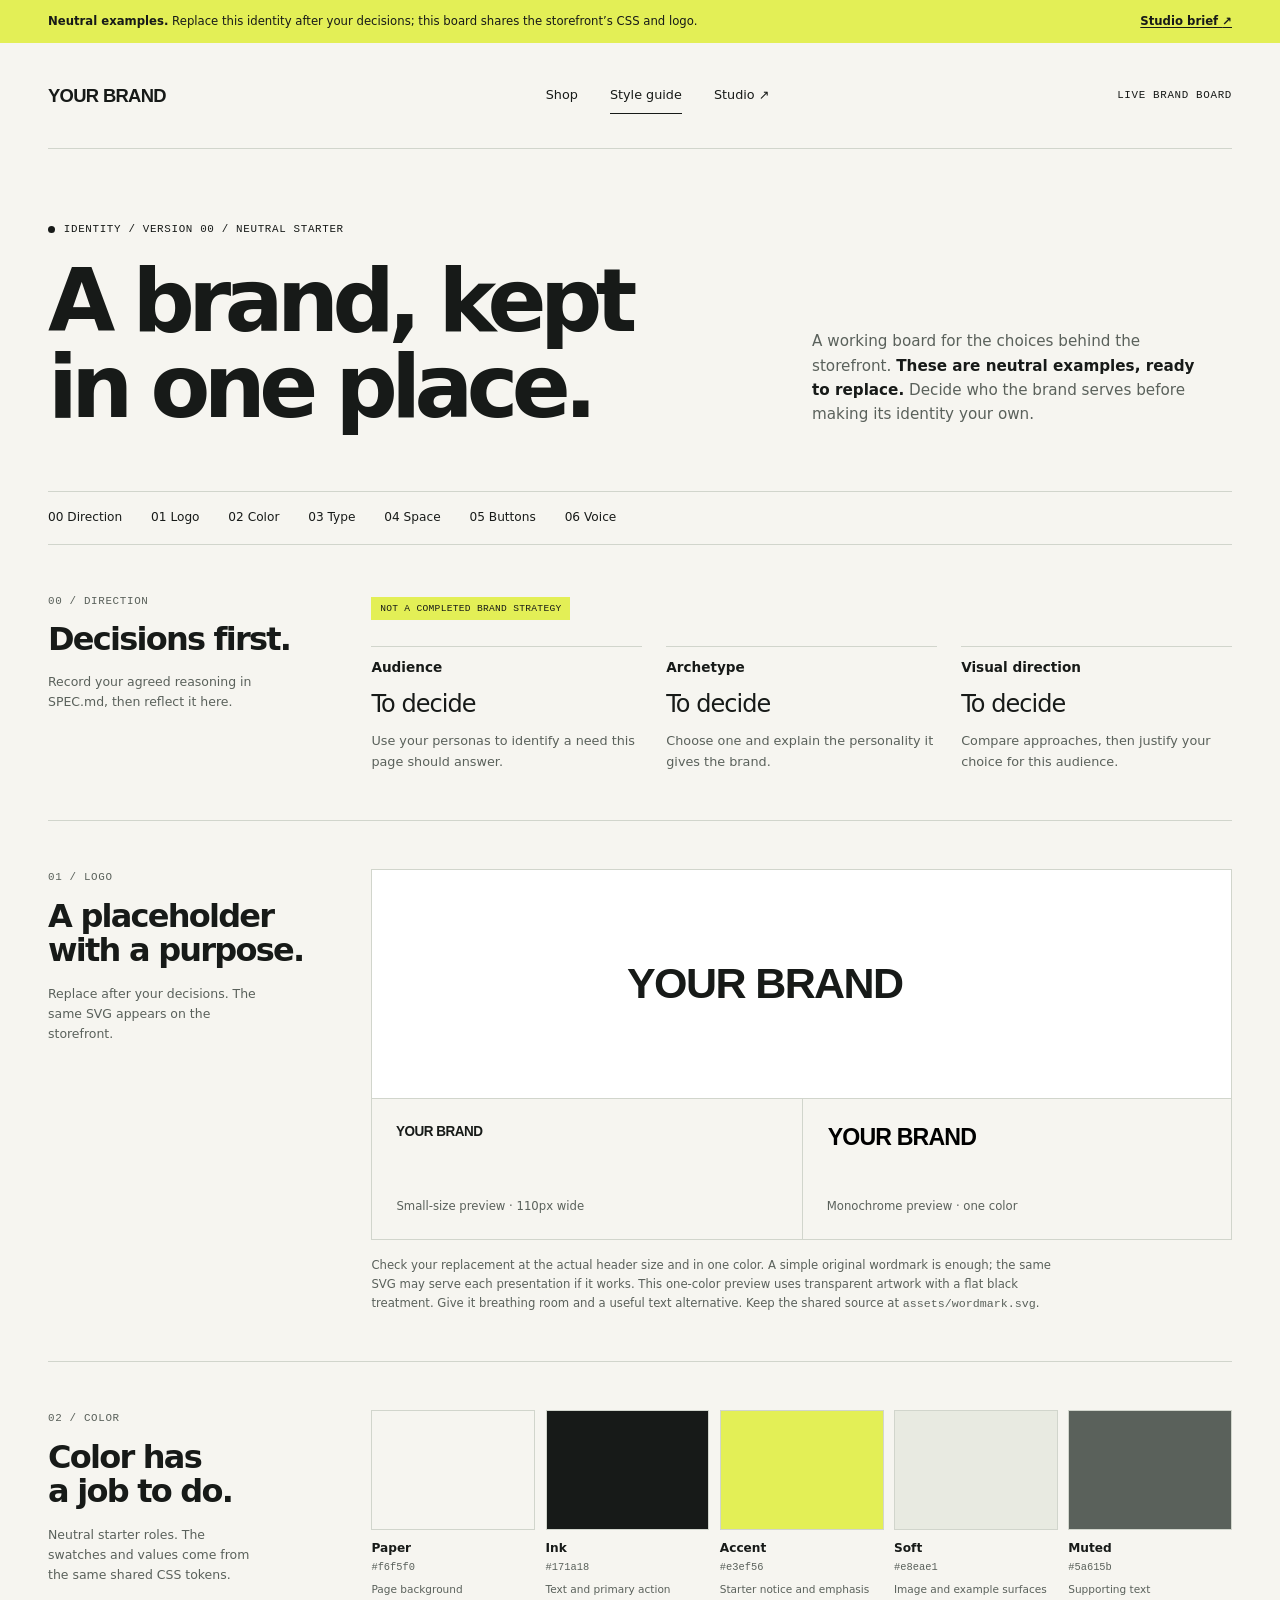
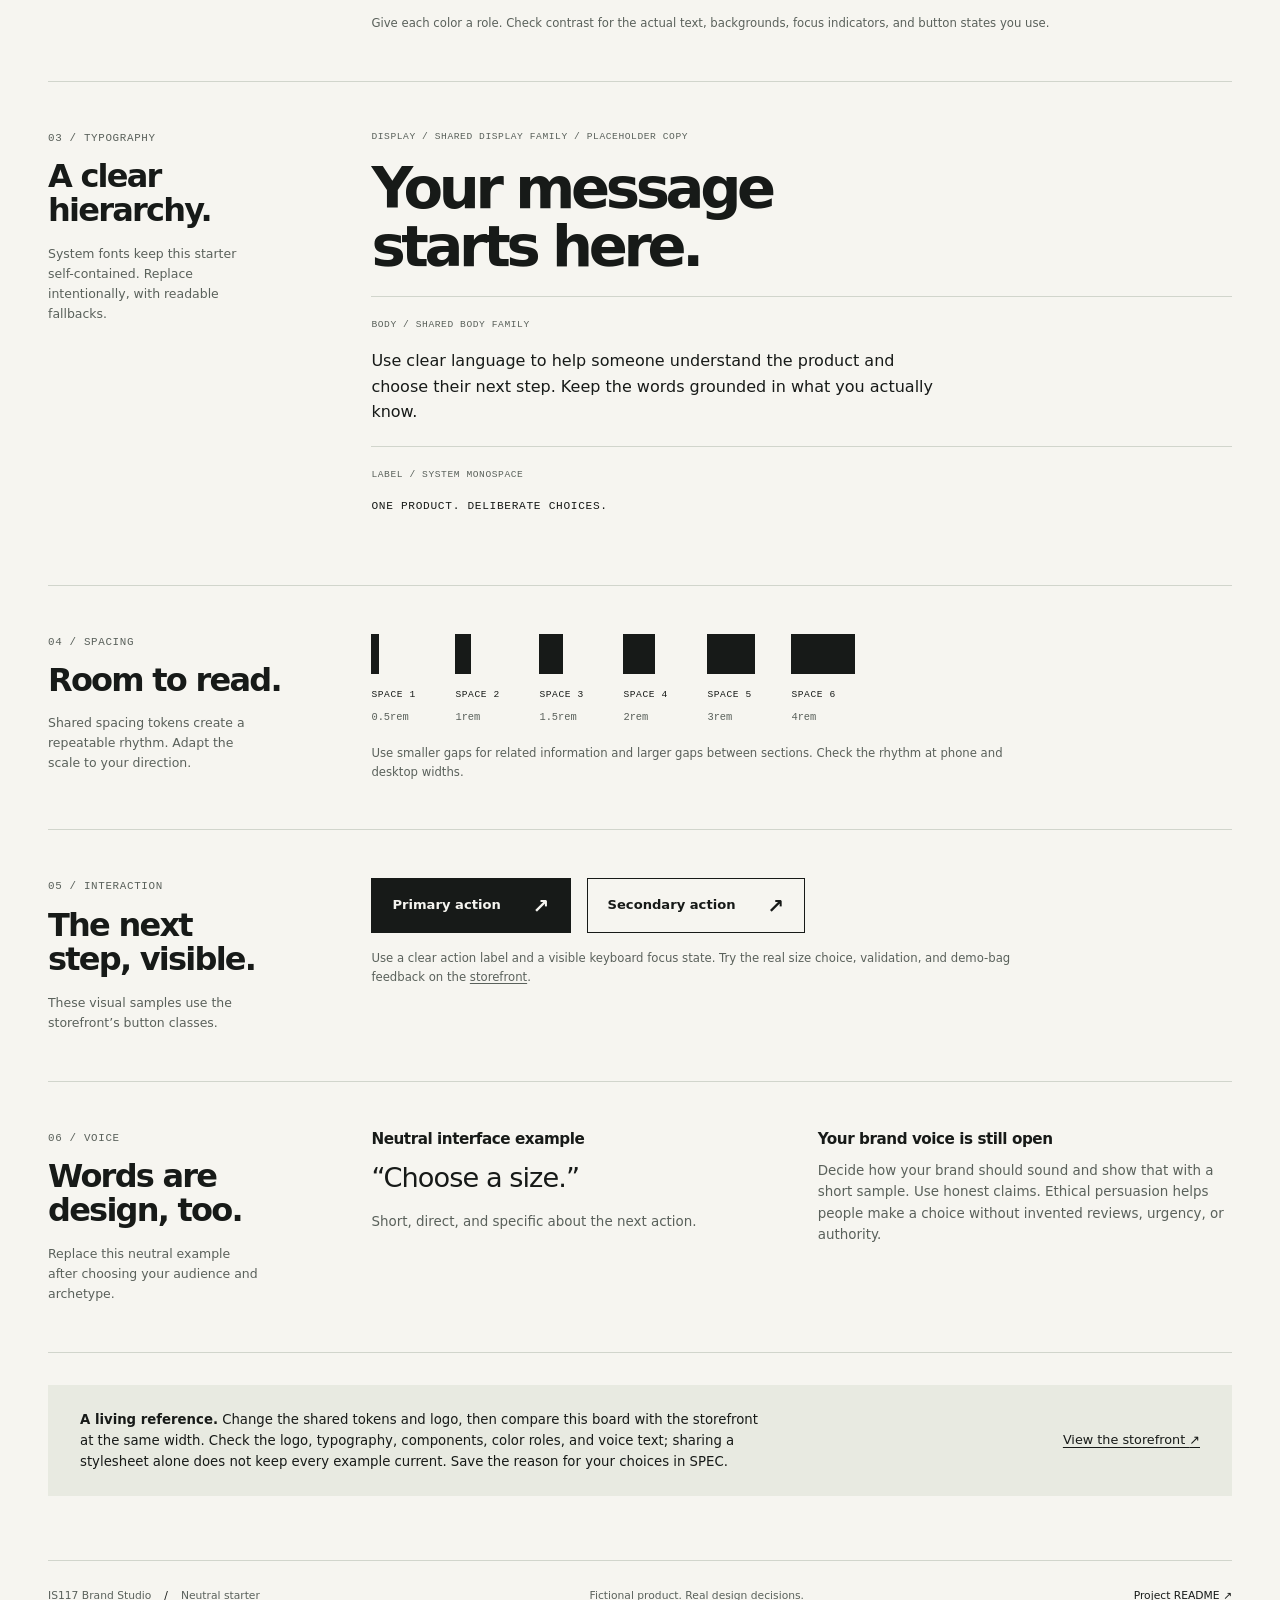
==== public/styleguide.html @ 0d340aa6 "Initial commit" ====
<!doctype html>
<html lang="en">
  <head>
    <meta charset="utf-8" />
    <meta name="viewport" content="width=device-width, initial-scale=1" />
    <meta
      name="description"
      content="The live, neutral brand board for the IS117 T-shirt storefront. Shared tokens and assets keep design choices connected to the page."
    />
    <title>Live style guide — Your Brand starter</title>
    <link rel="icon" href="data:," />
    <link rel="stylesheet" href="styles.css" />
    <script src="styleguide.js" defer></script>
  </head>
  <body>
    <a class="skip-link" href="#main">Skip to content</a>
    <aside class="starter-notice" aria-label="Starter information">
      <span
        ><strong>Neutral examples.</strong> Replace this identity after your
        decisions; this board shares the storefront’s CSS and logo.</span
      ><a href="studio.html">Studio brief <span aria-hidden="true">↗</span></a>
    </aside>
    <header class="site-header wrap">
      <a
        class="brand-link"
        href="index.html"
        aria-label="Your Brand storefront home"
        ><img
          class="wordmark"
          src="assets/wordmark.svg"
          alt="Neutral starter wordmark"
          width="175"
          height="26"
      /></a>
      <nav class="main-nav" aria-label="Main navigation">
        <a class="nav-link" href="index.html">Shop</a
        ><a class="nav-link" href="styleguide.html" aria-current="page"
          >Style guide</a
        ><a class="nav-link" href="studio.html"
          >Studio <span aria-hidden="true">↗</span></a
        >
      </nav>
      <span class="micro-label">Live brand board</span>
    </header>
    <main id="main">
      <section class="page-hero wrap" aria-labelledby="guide-title">
        <p class="eyebrow">
          <span class="status-dot" aria-hidden="true"></span> Identity / version
          00 / neutral starter
        </p>
        <h1 id="guide-title">A brand, kept<br />in one place.</h1>
        <p class="hero-summary">
          A working board for the choices behind the storefront.
          <strong>These are neutral examples, ready to replace.</strong> Decide
          who the brand serves before making its identity your own.
        </p>
      </section>
      <nav class="page-subnav wrap" aria-label="Style guide sections">
        <a class="section-link" href="#direction">00 Direction</a
        ><a class="section-link" href="#logo">01 Logo</a
        ><a class="section-link" href="#palette">02 Color</a
        ><a class="section-link" href="#type">03 Type</a
        ><a class="section-link" href="#spacing">04 Space</a
        ><a class="section-link" href="#buttons">05 Buttons</a
        ><a class="section-link" href="#voice">06 Voice</a>
      </nav>

      <section
        id="direction"
        class="guide-section wrap"
        aria-labelledby="direction-title"
      >
        <div class="section-heading">
          <span class="section-number">00 / Direction</span>
          <h2 id="direction-title">Decisions first.</h2>
          <p>Record your agreed reasoning in SPEC.md, then reflect it here.</p>
        </div>
        <div class="guide-content">
          <span class="draft-label">Not a completed brand strategy</span>
          <div class="decision-grid">
            <div>
              <h3>Audience</h3>
              <p class="undecided">To decide</p>
              <p>
                Use your personas to identify a need this page should answer.
              </p>
            </div>
            <div>
              <h3>Archetype</h3>
              <p class="undecided">To decide</p>
              <p>Choose one and explain the personality it gives the brand.</p>
            </div>
            <div>
              <h3>Visual direction</h3>
              <p class="undecided">To decide</p>
              <p>
                Compare approaches, then justify your choice for this audience.
              </p>
            </div>
          </div>
        </div>
      </section>

      <section
        id="logo"
        class="guide-section wrap"
        aria-labelledby="logo-title"
      >
        <div class="section-heading">
          <span class="section-number">01 / Logo</span>
          <h2 id="logo-title">A placeholder<br />with a purpose.</h2>
          <p>
            Replace after your decisions. The same SVG appears on the
            storefront.
          </p>
        </div>
        <div class="guide-content">
          <div class="logo-board">
            <img
              src="assets/wordmark.svg"
              alt="Neutral starter wordmark"
              width="350"
              height="52"
            />
          </div>
          <div class="logo-variants">
            <div class="logo-variant">
              <img
                class="logo-small"
                src="assets/wordmark.svg"
                alt="Neutral starter wordmark at a small size"
                width="110"
                height="16"
              />
              <p>Small-size preview · 110px wide</p>
            </div>
            <div class="logo-variant">
              <img
                class="logo-mono"
                src="assets/wordmark.svg"
                alt="Neutral starter wordmark in monochrome"
                width="190"
                height="28"
              />
              <p>Monochrome preview · one color</p>
            </div>
          </div>
          <p class="guide-note">
            Check your replacement at the actual header size and in one color. A
            simple original wordmark is enough; the same SVG may serve each
            presentation if it works. This one-color preview uses transparent
            artwork with a flat black treatment. Give it breathing room and a
            useful text alternative. Keep the shared source at
            <code>assets/wordmark.svg</code>.
          </p>
        </div>
      </section>

      <section
        id="palette"
        class="guide-section wrap"
        aria-labelledby="palette-title"
      >
        <div class="section-heading">
          <span class="section-number">02 / Color</span>
          <h2 id="palette-title">Color has<br />a job to do.</h2>
          <p>
            Neutral starter roles. The swatches and values come from the same
            shared CSS tokens.
          </p>
        </div>
        <div class="guide-content">
          <div class="palette-grid">
            <article class="palette-card">
              <div
                class="color-swatch"
                style="--swatch-color: var(--color-paper)"
              ></div>
              <h3>Paper</h3>
              <code data-color-token="--color-paper">CSS token</code>
              <p>Page background</p>
            </article>
            <article class="palette-card">
              <div
                class="color-swatch"
                style="--swatch-color: var(--color-ink)"
              ></div>
              <h3>Ink</h3>
              <code data-color-token="--color-ink">CSS token</code>
              <p>Text and primary action</p>
            </article>
            <article class="palette-card">
              <div
                class="color-swatch"
                style="--swatch-color: var(--color-accent)"
              ></div>
              <h3>Accent</h3>
              <code data-color-token="--color-accent">CSS token</code>
              <p>Starter notice and emphasis</p>
            </article>
            <article class="palette-card">
              <div
                class="color-swatch"
                style="--swatch-color: var(--color-soft)"
              ></div>
              <h3>Soft</h3>
              <code data-color-token="--color-soft">CSS token</code>
              <p>Image and example surfaces</p>
            </article>
            <article class="palette-card">
              <div
                class="color-swatch"
                style="--swatch-color: var(--color-muted)"
              ></div>
              <h3>Muted</h3>
              <code data-color-token="--color-muted">CSS token</code>
              <p>Supporting text</p>
            </article>
          </div>
          <p class="guide-note">
            Give each color a role. Check contrast for the actual text,
            backgrounds, focus indicators, and button states you use.
          </p>
        </div>
      </section>

      <section
        id="type"
        class="guide-section wrap"
        aria-labelledby="type-title"
      >
        <div class="section-heading">
          <span class="section-number">03 / Typography</span>
          <h2 id="type-title">A clear<br />hierarchy.</h2>
          <p>
            System fonts keep this starter self-contained. Replace
            intentionally, with readable fallbacks.
          </p>
        </div>
        <div class="guide-content">
          <div class="type-specimen">
            <span class="type-label"
              >Display / shared display family / placeholder copy</span
            >
            <p class="type-display">Your message<br />starts here.</p>
          </div>
          <div class="type-specimen">
            <span class="type-label">Body / shared body family</span>
            <p class="type-body">
              Use clear language to help someone understand the product and
              choose their next step. Keep the words grounded in what you
              actually know.
            </p>
          </div>
          <div class="type-specimen">
            <span class="type-label">Label / system monospace</span>
            <p class="type-mono">One product. Deliberate choices.</p>
          </div>
        </div>
      </section>

      <section
        id="spacing"
        class="guide-section wrap"
        aria-labelledby="spacing-title"
      >
        <div class="section-heading">
          <span class="section-number">04 / Spacing</span>
          <h2 id="spacing-title">Room to read.</h2>
          <p>
            Shared spacing tokens create a repeatable rhythm. Adapt the scale to
            your direction.
          </p>
        </div>
        <div class="guide-content">
          <div class="spacing-grid">
            <div class="spacing-token">
              <div
                class="spacing-bar"
                style="--token-size: var(--space-1)"
              ></div>
              <span class="token-name">Space 1</span
              ><code data-space-token="--space-1">CSS token</code>
            </div>
            <div class="spacing-token">
              <div
                class="spacing-bar"
                style="--token-size: var(--space-2)"
              ></div>
              <span class="token-name">Space 2</span
              ><code data-space-token="--space-2">CSS token</code>
            </div>
            <div class="spacing-token">
              <div
                class="spacing-bar"
                style="--token-size: var(--space-3)"
              ></div>
              <span class="token-name">Space 3</span
              ><code data-space-token="--space-3">CSS token</code>
            </div>
            <div class="spacing-token">
              <div
                class="spacing-bar"
                style="--token-size: var(--space-4)"
              ></div>
              <span class="token-name">Space 4</span
              ><code data-space-token="--space-4">CSS token</code>
            </div>
            <div class="spacing-token">
              <div
                class="spacing-bar"
                style="--token-size: var(--space-5)"
              ></div>
              <span class="token-name">Space 5</span
              ><code data-space-token="--space-5">CSS token</code>
            </div>
            <div class="spacing-token">
              <div
                class="spacing-bar"
                style="--token-size: var(--space-6)"
              ></div>
              <span class="token-name">Space 6</span
              ><code data-space-token="--space-6">CSS token</code>
            </div>
          </div>
          <p class="guide-note">
            Use smaller gaps for related information and larger gaps between
            sections. Check the rhythm at phone and desktop widths.
          </p>
        </div>
      </section>

      <section
        id="buttons"
        class="guide-section wrap"
        aria-labelledby="buttons-title"
      >
        <div class="section-heading">
          <span class="section-number">05 / Interaction</span>
          <h2 id="buttons-title">The next<br />step, visible.</h2>
          <p>These visual samples use the storefront’s button classes.</p>
        </div>
        <div class="guide-content">
          <div class="button-samples">
            <span class="button button-primary"
              >Primary action <span aria-hidden="true">↗</span></span
            ><span class="button button-secondary"
              >Secondary action <span aria-hidden="true">↗</span></span
            >
          </div>
          <p class="guide-note">
            Use a clear action label and a visible keyboard focus state. Try the
            real size choice, validation, and demo-bag feedback on the
            <a href="index.html">storefront</a>.
          </p>
        </div>
      </section>

      <section
        id="voice"
        class="guide-section wrap"
        aria-labelledby="voice-title"
      >
        <div class="section-heading">
          <span class="section-number">06 / Voice</span>
          <h2 id="voice-title">Words are<br />design, too.</h2>
          <p>
            Replace this neutral example after choosing your audience and
            archetype.
          </p>
        </div>
        <div class="guide-content">
          <div class="voice-grid">
            <div>
              <h3>Neutral interface example</h3>
              <p class="voice-example">“Choose a size.”</p>
              <p>Short, direct, and specific about the next action.</p>
            </div>
            <div>
              <h3>Your brand voice is still open</h3>
              <p>
                Decide how your brand should sound and show that with a short
                sample. Use honest claims. Ethical persuasion helps people make
                a choice without invented reviews, urgency, or authority.
              </p>
            </div>
          </div>
        </div>
      </section>

      <div class="guide-footer-note wrap">
        <p>
          <strong>A living reference.</strong> Change the shared tokens and
          logo, then compare this board with the storefront at the same width.
          Check the logo, typography, components, color roles, and voice text;
          sharing a stylesheet alone does not keep every example current. Save
          the reason for your choices in SPEC.
        </p>
        <a href="index.html"
          >View the storefront <span aria-hidden="true">↗</span></a
        >
      </div>
    </main>
    <footer class="site-footer wrap">
      <p>
        IS117 Brand Studio <span class="footer-separator"> / </span> Neutral
        starter
      </p>
      <p class="footer-tagline">Fictional product. Real design decisions.</p>
      <a href="https://github.com/kaw393939/is117-brand-studio#readme"
        >Project README <span aria-hidden="true">↗</span></a
      >
    </footer>
  </body>
</html>
---- public/styles.css ----
/* Shared brand tokens. Change these after you agree on your brand direction.
   Both the storefront and the live style guide use this file. */
:root {
  --color-paper: #f6f5f0;
  --color-ink: #171a18;
  --color-muted: #5a615b;
  --color-line: #d1d5cc;
  --color-accent: #e3ef56;
  --color-soft: #e8eae1;
  --color-white: #fff;
  --color-danger: #992e28;
  --font-body:
    system-ui, -apple-system, blinkmacsystemfont, "Segoe UI", sans-serif;
  --font-display:
    system-ui, -apple-system, blinkmacsystemfont, "Segoe UI", sans-serif;
  --font-mono: ui-monospace, sfmono-regular, consolas, monospace;
  --space-1: 0.5rem;
  --space-2: 1rem;
  --space-3: 1.5rem;
  --space-4: 2rem;
  --space-5: 3rem;
  --space-6: 4rem;
  --page-width: 1440px;
}

* {
  box-sizing: border-box;
}

html {
  scroll-behavior: smooth;
  scroll-padding-top: 1.5rem;
}

body {
  margin: 0;
  background: var(--color-paper);
  color: var(--color-ink);
  font-family: var(--font-body);
  line-height: 1.6;
  -webkit-font-smoothing: antialiased;
}

img,
svg {
  display: block;
  max-width: 100%;
}

button,
a,
input {
  -webkit-tap-highlight-color: transparent;
}

a {
  color: inherit;
  text-underline-offset: 0.2em;
  text-decoration-thickness: 1px;
}

a:hover {
  text-decoration-thickness: 2px;
}

button,
input {
  font: inherit;
}

button {
  cursor: pointer;
}

button:disabled {
  cursor: default;
}

:focus-visible {
  outline: 3px solid var(--color-ink);
  outline-offset: 5px;
}

[hidden] {
  display: none !important;
}

::selection {
  background: var(--color-accent);
  color: var(--color-ink);
}

h1,
h2,
h3,
p {
  margin: 0;
}

h1,
h2,
h3 {
  font-family: var(--font-display);
  font-weight: 550;
}

h1 {
  font-size: clamp(3.4rem, 6.25vw, 6.6rem);
  line-height: 0.99;
  letter-spacing: -0.075em;
}

h2 {
  font-size: clamp(2rem, 3.6vw, 3.75rem);
  line-height: 1.08;
  letter-spacing: -0.055em;
}

h3 {
  font-size: 1.3rem;
  line-height: 1.3;
  letter-spacing: -0.03em;
}

p + p {
  margin-top: var(--space-2);
}

.wrap {
  width: min(calc(100% - 6rem), var(--page-width));
  margin-inline: auto;
}

.muted {
  color: var(--color-muted);
}

.eyebrow,
.micro-label,
.visual-label,
.image-caption,
.section-number,
.type-label,
.token-name {
  font-family: var(--font-mono);
  font-size: 0.68rem;
  font-weight: 500;
  line-height: 1.5;
  letter-spacing: 0.06em;
  text-transform: uppercase;
}

.eyebrow {
  display: flex;
  align-items: center;
  gap: 0.55rem;
}

.status-dot {
  width: 7px;
  height: 7px;
  display: inline-block;
  background: var(--color-ink);
  border-radius: 50%;
}

.skip-link {
  position: fixed;
  top: 8px;
  left: 8px;
  z-index: 10;
  transform: translateY(-180%);
  padding: 0.75rem 1rem;
  background: var(--color-ink);
  color: var(--color-white);
}

.skip-link:focus {
  transform: translateY(0);
}

.starter-notice {
  display: flex;
  justify-content: space-between;
  align-items: center;
  gap: 1.5rem;
  padding: 0.8rem 3rem;
  background: var(--color-accent);
  font-size: 0.73rem;
  line-height: 1.5;
}

.starter-notice a {
  flex-shrink: 0;
  font-weight: 650;
}

.site-header {
  min-height: 106px;
  display: flex;
  align-items: center;
  gap: 3rem;
  border-bottom: 1px solid var(--color-line);
}

.brand-link {
  display: inline-block;
  flex-shrink: 0;
}

.wordmark {
  width: 150px;
  height: auto;
}

.main-nav {
  display: flex;
  justify-content: center;
  align-items: center;
  gap: 2rem;
  margin-inline: auto;
}

.nav-link,
.bag-link {
  text-decoration: none;
  font-size: 0.8rem;
}

.nav-link {
  padding-block: 0.5rem;
  border-bottom: 1px solid transparent;
}

.nav-link:hover,
.nav-link[aria-current="page"] {
  border-color: currentcolor;
}

.bag-link {
  display: flex;
  align-items: center;
  gap: 0.65rem;
  white-space: nowrap;
}

.bag-count {
  display: grid;
  place-items: center;
  min-width: 1.7rem;
  height: 1.7rem;
  border: 1px solid var(--color-ink);
  border-radius: 50%;
  font-size: 0.7rem;
}

.product-section {
  display: grid;
  grid-template-columns: 1.13fr 1fr;
  gap: clamp(3rem, 7vw, 8rem);
  padding-block: var(--space-5) 5rem;
  align-items: start;
}

.product-visual {
  position: relative;
  background: var(--color-soft);
}

.visual-label {
  position: absolute;
  z-index: 1;
  inset: 1.3rem 1.4rem auto;
  display: flex;
  justify-content: space-between;
  gap: 1rem;
  font-size: 0.6rem;
}

.shirt-image {
  width: 100%;
  height: auto;
  aspect-ratio: 800 / 880;
  object-fit: contain;
}

.image-caption {
  display: flex;
  align-items: center;
  justify-content: space-between;
  gap: 1rem;
  padding: 1.2rem 1.4rem;
  border-top: 1px solid var(--color-line);
  font-size: 0.59rem;
}

.image-caption > :last-child {
  font-family: var(--font-body);
  font-size: 1.5rem;
  line-height: 1;
}

.product-information {
  max-width: 530px;
  padding-block: 1rem;
}

.product-information h1 {
  margin-top: 1.6rem;
}

.product-intro {
  font-size: 1.2rem;
  line-height: 1.5;
  margin-top: 1.8rem;
  letter-spacing: -0.025em;
}

.product-description {
  margin-top: 0.6rem;
  font-size: 0.88rem;
  max-width: 430px;
}

.price-row {
  display: flex;
  align-items: center;
  justify-content: space-between;
  gap: 1rem;
  margin-block: 2rem 1.5rem;
  padding-bottom: 1.2rem;
  border-bottom: 1px solid var(--color-line);
}

.price {
  font-size: 1.65rem;
  letter-spacing: -0.04em;
  font-weight: 600;
}

.price span {
  font-family: var(--font-mono);
  font-size: 0.65rem;
  font-weight: 400;
  letter-spacing: 0;
  margin-left: 0.25rem;
}

.price-row .micro-label {
  color: var(--color-muted);
  font-size: 0.6rem;
}

fieldset {
  padding: 0;
  margin: 0;
  border: 0;
  min-width: 0;
}

legend {
  padding: 0;
  font-size: 0.84rem;
  font-weight: 650;
}

.field-help {
  margin-top: 0.3rem;
  color: var(--color-muted);
  font-size: 0.74rem;
}

.size-options {
  display: grid;
  grid-template-columns: repeat(4, 1fr);
  gap: 0.6rem;
  margin-top: 1rem;
}

.size-option {
  position: relative;
  cursor: pointer;
}

.size-option input {
  position: absolute;
  opacity: 0;
  width: 100%;
  height: 100%;
  margin: 0;
  cursor: pointer;
}

.size-option span {
  display: grid;
  place-items: center;
  min-height: 3.2rem;
  border: 1px solid var(--color-line);
  background: var(--color-paper);
  font-size: 0.83rem;
  transition:
    background 150ms ease,
    border-color 150ms ease;
}

.size-option input:checked + span {
  background: var(--color-ink);
  border-color: var(--color-ink);
  color: var(--color-paper);
}

.size-option input:hover + span {
  border-color: var(--color-ink);
}

.size-option input:focus-visible + span {
  outline: 3px solid var(--color-ink);
  outline-offset: 4px;
}

.size-option input:focus-visible {
  outline: none;
}

.field-error {
  color: var(--color-danger);
  font-size: 0.8rem;
  margin-top: 0.9rem;
  font-weight: 550;
}

.button {
  display: inline-flex;
  align-items: center;
  justify-content: space-between;
  gap: 2rem;
  min-height: 3.4rem;
  border: 1px solid var(--color-ink);
  padding: 0.9rem 1.25rem;
  font-size: 0.82rem;
  font-weight: 550;
  line-height: 1.4;
  text-decoration: none;
  transition:
    background 150ms ease,
    color 150ms ease;
}

.button > span[aria-hidden] {
  font-size: 1.25rem;
  line-height: 1;
}

.button-primary {
  background: var(--color-ink);
  color: var(--color-paper);
}

.button-primary:hover {
  background: var(--color-accent);
  color: var(--color-ink);
}

.button-secondary {
  background: transparent;
  color: var(--color-ink);
}

.button-secondary:hover {
  background: var(--color-soft);
}

.add-button {
  width: 100%;
  margin-top: 1.4rem;
}

.demo-disclaimer {
  font-size: 0.68rem;
  line-height: 1.65;
  color: var(--color-muted);
  margin-top: 0.9rem;
  max-width: 420px;
}

.product-facts {
  margin-bottom: 0;
  margin-top: 1.8rem;
}

.product-facts div {
  display: flex;
  justify-content: space-between;
  gap: 1rem;
  padding-block: 0.62rem;
  border-top: 1px solid var(--color-line);
  font-size: 0.71rem;
}

.product-facts dt {
  color: var(--color-muted);
}

.product-facts dd {
  margin: 0;
  font-weight: 500;
  text-align: right;
}

.bag-section {
  display: grid;
  grid-template-columns: 1fr 1fr;
  gap: 3rem;
  border-top: 1px solid var(--color-line);
  padding-block: 3rem;
}

.bag-section h2 {
  margin-top: 0.6rem;
  font-size: clamp(2rem, 3vw, 3rem);
}

.bag-details {
  padding-top: 0.2rem;
  font-size: 0.85rem;
}

.bag-message {
  max-width: 500px;
}

.bag-items {
  list-style: none;
  margin: 1rem 0;
  padding: 0;
}

.bag-items:empty {
  margin: 0;
}

.bag-items li {
  padding-block: 0.55rem;
  border-bottom: 1px solid var(--color-line);
  font-size: 0.78rem;
}

.text-button {
  padding: 0.5rem 0;
  border: 0;
  background: transparent;
  color: var(--color-ink);
  font-size: 0.8rem;
  text-decoration: underline;
  text-underline-offset: 0.25rem;
}

.text-button:disabled {
  opacity: 0.5;
}

.bag-details .field-help {
  margin-top: 0.4rem;
  font-size: 0.69rem;
}

.starter-next {
  display: grid;
  grid-template-columns: 1fr 1fr;
  gap: 1.5rem 3rem;
  background: var(--color-accent);
  padding: 2.7rem 3rem 3rem;
  margin-block: 1rem 4rem;
}

.starter-next > .eyebrow {
  grid-column: 1 / -1;
}

.starter-next > div {
  max-width: 470px;
  font-size: 0.86rem;
}

.starter-next .button {
  margin-top: 1.6rem;
}

.site-footer {
  display: flex;
  align-items: center;
  justify-content: space-between;
  gap: 2rem;
  border-top: 1px solid var(--color-line);
  padding-block: 1.6rem;
  font-size: 0.67rem;
  color: var(--color-muted);
}

.footer-tagline {
  margin: 0;
}

.footer-separator {
  margin-inline: 0.6rem;
  color: var(--color-ink);
}

.site-footer a {
  color: var(--color-ink);
}

/* Shared editorial pages */
.page-hero {
  padding-block: 4.5rem 3.8rem;
  display: grid;
  grid-template-columns: 1.25fr 0.75fr;
  align-items: end;
  gap: 1.3rem 4rem;
}

.page-hero > .eyebrow {
  grid-column: 1 / -1;
}

.page-hero h1 {
  font-size: clamp(3.5rem, 6.8vw, 7.3rem);
}

.page-hero .hero-summary {
  max-width: 400px;
  font-size: 0.95rem;
  color: var(--color-muted);
  padding-bottom: 0.25rem;
}

.hero-summary strong {
  font-weight: 550;
  color: var(--color-ink);
}

.page-subnav {
  display: flex;
  flex-wrap: wrap;
  gap: 0.6rem 1.8rem;
  padding-block: 1rem;
  border-top: 1px solid var(--color-line);
  border-bottom: 1px solid var(--color-line);
  font-size: 0.76rem;
}

.section-link {
  text-decoration: none;
}

.section-link:hover {
  text-decoration: underline;
}

.guide-section {
  padding-block: 3rem;
  border-bottom: 1px solid var(--color-line);
  display: grid;
  grid-template-columns: 0.32fr 1fr;
  column-gap: 3rem;
}

.section-heading .section-number {
  color: var(--color-muted);
  display: block;
  margin-bottom: 0.8rem;
}

.section-heading h2 {
  font-size: clamp(1.7rem, 2.5vw, 2.65rem);
}

.section-heading p {
  font-size: 0.78rem;
  color: var(--color-muted);
  margin-top: 1rem;
  max-width: 210px;
}

.guide-content {
  min-width: 0;
}

.draft-label {
  display: inline-block;
  padding: 0.3rem 0.55rem;
  background: var(--color-accent);
  color: var(--color-ink);
  font-family: var(--font-mono);
  font-size: 0.6rem;
  line-height: 1.4;
  letter-spacing: 0.03em;
  text-transform: uppercase;
}

.decision-grid {
  display: grid;
  grid-template-columns: repeat(3, 1fr);
  gap: 1.5rem;
  margin-top: 1.6rem;
}

.decision-grid > div {
  border-top: 1px solid var(--color-line);
  padding-top: 0.8rem;
}

.decision-grid h3 {
  font-size: 0.85rem;
  font-weight: 650;
  letter-spacing: 0;
}

.decision-grid p {
  font-size: 0.8rem;
  color: var(--color-muted);
  margin-top: 0.5rem;
}

.decision-grid .undecided {
  font-size: 1.5rem;
  font-weight: 450;
  color: var(--color-ink);
  letter-spacing: -0.04em;
}

.logo-board {
  min-height: 230px;
  display: grid;
  place-items: center;
  padding: 3rem;
  background: var(--color-white);
  border: 1px solid var(--color-line);
}

.logo-board img {
  width: min(100%, 380px);
}

.logo-variants {
  display: grid;
  grid-template-columns: 1fr 1fr;
  border: 1px solid var(--color-line);
  border-top: 0;
}

.logo-variant {
  min-height: 140px;
  padding: 1.5rem;
  display: flex;
  flex-direction: column;
  justify-content: space-between;
  gap: 1.5rem;
}

.logo-variant + .logo-variant {
  border-left: 1px solid var(--color-line);
}

.logo-small {
  width: 110px;
  height: auto;
}

.logo-mono {
  width: 190px;
  filter: brightness(0);
}

.logo-variant p,
.guide-note {
  font-size: 0.73rem;
  color: var(--color-muted);
}

.guide-note {
  margin-top: 1rem;
  max-width: 680px;
}

.palette-grid {
  display: grid;
  grid-template-columns: repeat(5, 1fr);
  gap: 0.65rem;
}

.color-swatch {
  height: 120px;
  border: 1px solid var(--color-line);
  background: var(--swatch-color);
}

.palette-card h3 {
  font-size: 0.76rem;
  letter-spacing: 0;
  font-weight: 650;
  margin-top: 0.65rem;
}

.palette-card code {
  font-family: var(--font-mono);
  font-size: 0.65rem;
  color: var(--color-muted);
  display: block;
  margin-top: 0.15rem;
}

.palette-card p {
  font-size: 0.66rem;
  color: var(--color-muted);
  margin-top: 0.4rem;
  line-height: 1.5;
}

.type-specimen {
  border-top: 1px solid var(--color-line);
  padding-block: 1.3rem;
}

.type-specimen:first-child {
  border-top: 0;
  padding-top: 0;
}

.type-label {
  display: block;
  margin-bottom: 1rem;
  color: var(--color-muted);
  font-size: 0.6rem;
}

.type-display {
  font-family: var(--font-display);
  font-size: clamp(2.5rem, 4.5vw, 5rem);
  font-weight: 550;
  letter-spacing: -0.075em;
  line-height: 1;
  max-width: 700px;
}

.type-body {
  font-family: var(--font-body);
  font-size: 1rem;
  max-width: 570px;
}

.type-mono {
  font-family: var(--font-mono);
  text-transform: uppercase;
  font-size: 0.7rem;
  letter-spacing: 0.06em;
}

.spacing-grid {
  display: flex;
  flex-wrap: wrap;
  align-items: start;
  gap: 2rem;
}

.spacing-token {
  min-width: 52px;
}

.spacing-bar {
  width: var(--token-size);
  height: 40px;
  background: var(--color-ink);
  margin-bottom: 0.9rem;
}

.token-name {
  display: block;
  font-size: 0.6rem;
}

.spacing-token code {
  font-family: var(--font-mono);
  color: var(--color-muted);
  font-size: 0.65rem;
}

.button-samples {
  display: flex;
  flex-wrap: wrap;
  gap: 1rem;
}

.button-samples .button {
  min-width: 185px;
}

.voice-grid {
  display: grid;
  grid-template-columns: 1fr 1fr;
  gap: 2rem;
}

.voice-grid h3 {
  font-size: 0.95rem;
  font-weight: 600;
  margin-bottom: 0.65rem;
}

.voice-grid p {
  font-size: 0.84rem;
  color: var(--color-muted);
}

.voice-example {
  font-size: 1.7rem !important;
  color: var(--color-ink) !important;
  letter-spacing: -0.035em;
  line-height: 1.3;
}

.guide-footer-note {
  display: flex;
  gap: 2rem;
  align-items: center;
  justify-content: space-between;
  background: var(--color-soft);
  padding: 1.5rem 2rem;
  margin-block: 2rem 4rem;
}

.guide-footer-note p {
  font-size: 0.83rem;
  max-width: 680px;
}

.guide-footer-note a {
  font-size: 0.8rem;
  white-space: nowrap;
}

@media (width >= 1600px) {
  .product-section {
    gap: 8rem;
  }
}

@media (width <= 1100px) {
  .wrap {
    width: calc(100% - 4rem);
  }

  .starter-notice {
    padding-inline: 2rem;
  }

  .site-header {
    gap: 1.7rem;
  }

  .main-nav {
    gap: 1.25rem;
  }

  .product-section {
    gap: 3rem;
    align-items: start;
  }

  .product-information h1 {
    font-size: clamp(3.4rem, 7vw, 5rem);
  }

  .product-information {
    padding-top: 0.5rem;
  }

  .product-intro {
    margin-top: 1.4rem;
  }

  .price-row {
    margin-top: 1.5rem;
  }

  .page-hero {
    column-gap: 2rem;
  }

  .guide-section {
    grid-template-columns: 0.35fr 1fr;
    gap: 2rem;
  }

  .palette-grid {
    grid-template-columns: repeat(3, 1fr);
    row-gap: 1.6rem;
  }
}

@media (width <= 760px) {
  .wrap {
    width: calc(100% - 2.5rem);
  }

  .starter-notice {
    padding: 0.75rem 1.25rem;
    font-size: 0.67rem;
    gap: 1rem;
  }

  .starter-notice > span {
    max-width: 480px;
  }

  .starter-notice a {
    font-size: 0.65rem;
  }

  .site-header {
    min-height: 108px;
    display: grid;
    grid-template-columns: 1fr auto;
    gap: 0.5rem 1rem;
    padding-block: 1.2rem 1rem;
  }

  .wordmark {
    width: 130px;
  }

  .main-nav {
    grid-row: 2;
    grid-column: 1 / -1;
    margin: 0;
    justify-content: flex-start;
    gap: 1.5rem;
  }

  .nav-link,
  .bag-link {
    font-size: 0.73rem;
  }

  .bag-link {
    grid-column: 2;
    grid-row: 1;
  }

  .bag-count {
    min-width: 1.5rem;
    height: 1.5rem;
  }

  .product-section {
    grid-template-columns: 1fr;
    gap: 2rem;
    padding-block: 1.5rem 3rem;
  }

  .product-visual {
    max-width: 600px;
    width: 100%;
    margin-inline: auto;
  }

  .shirt-image {
    max-height: 530px;
  }

  .product-information {
    max-width: none;
    padding: 0;
  }

  .product-information h1 {
    font-size: clamp(4.2rem, 13vw, 7rem);
    margin-top: 1rem;
  }

  .product-intro {
    font-size: 1.1rem;
    margin-top: 1.4rem;
  }

  .product-description {
    max-width: 580px;
  }

  .product-facts {
    margin-top: 1.5rem;
  }

  .bag-section {
    grid-template-columns: 1fr;
    gap: 1.3rem;
    padding-block: 2rem;
  }

  .bag-section h2 {
    margin-top: 0.6rem;
  }

  .starter-next {
    grid-template-columns: 1fr;
    padding: 1.8rem;
    gap: 1.3rem;
    margin-block: 1rem 3rem;
  }

  .starter-next > div {
    max-width: none;
  }

  .site-footer {
    flex-wrap: wrap;
    gap: 0.7rem 2rem;
    padding-block: 1.5rem;
  }

  .footer-tagline {
    display: none;
  }

  .page-hero {
    padding-block: 2.5rem;
    grid-template-columns: 1fr;
    row-gap: 1.4rem;
  }

  .page-hero h1 {
    font-size: clamp(3.7rem, 11vw, 6rem);
  }

  .page-hero .hero-summary {
    max-width: 570px;
    font-size: 0.9rem;
  }

  .page-subnav {
    gap: 0.6rem 1.2rem;
    font-size: 0.72rem;
  }

  .guide-section {
    grid-template-columns: 1fr;
    gap: 1.8rem;
    padding-block: 2.3rem;
  }

  .section-heading {
    display: grid;
    grid-template-columns: 1fr 1fr;
    column-gap: 2rem;
  }

  .section-heading .section-number {
    grid-column: 1 / -1;
    margin-bottom: 0.5rem;
  }

  .section-heading p {
    max-width: none;
    margin: 0;
    font-size: 0.73rem;
  }

  .decision-grid {
    gap: 1rem;
  }

  .decision-grid .undecided {
    font-size: 1.3rem;
  }

  .decision-grid p {
    font-size: 0.73rem;
  }

  .palette-grid {
    grid-template-columns: repeat(5, 1fr);
  }

  .color-swatch {
    height: 85px;
  }

  .palette-card p {
    font-size: 0.62rem;
  }

  .palette-card code {
    font-size: 0.57rem;
  }

  .guide-footer-note {
    flex-direction: column;
    align-items: start;
    gap: 1rem;
    margin-block: 1.5rem 3rem;
    padding: 1.5rem;
  }
}

@media (width <= 420px) {
  .starter-notice {
    align-items: start;
    flex-direction: column;
    gap: 0.35rem;
  }

  .visual-label {
    inset: 1rem 1rem auto;
    font-size: 0.53rem;
  }

  .image-caption {
    font-size: 0.53rem;
    padding: 1rem;
  }

  .price-row .micro-label {
    font-size: 0.54rem;
  }

  .section-heading {
    grid-template-columns: 1fr;
    gap: 0.6rem;
  }

  .section-heading .section-number {
    margin: 0;
  }

  .decision-grid {
    grid-template-columns: 1fr;
    gap: 1.2rem;
  }

  .decision-grid > div {
    display: grid;
    grid-template-columns: 0.5fr 1fr;
    gap: 0.4rem 1rem;
  }

  .decision-grid p {
    margin-top: 0;
  }

  .decision-grid p:last-child {
    grid-column: 2;
  }

  .palette-grid {
    grid-template-columns: repeat(3, 1fr);
  }

  .color-swatch {
    height: 90px;
  }

  .logo-board {
    min-height: 190px;
    padding: 2rem;
  }

  .logo-variants {
    grid-template-columns: 1fr;
  }

  .logo-variant {
    min-height: 125px;
  }

  .logo-variant + .logo-variant {
    border-left: 0;
    border-top: 1px solid var(--color-line);
  }

  .voice-grid {
    grid-template-columns: 1fr;
    gap: 1.5rem;
  }
}

@media (prefers-reduced-motion: reduce) {
  html {
    scroll-behavior: auto;
  }

  *,
  *::before,
  *::after {
    transition: none !important;
    animation: none !important;
  }
}
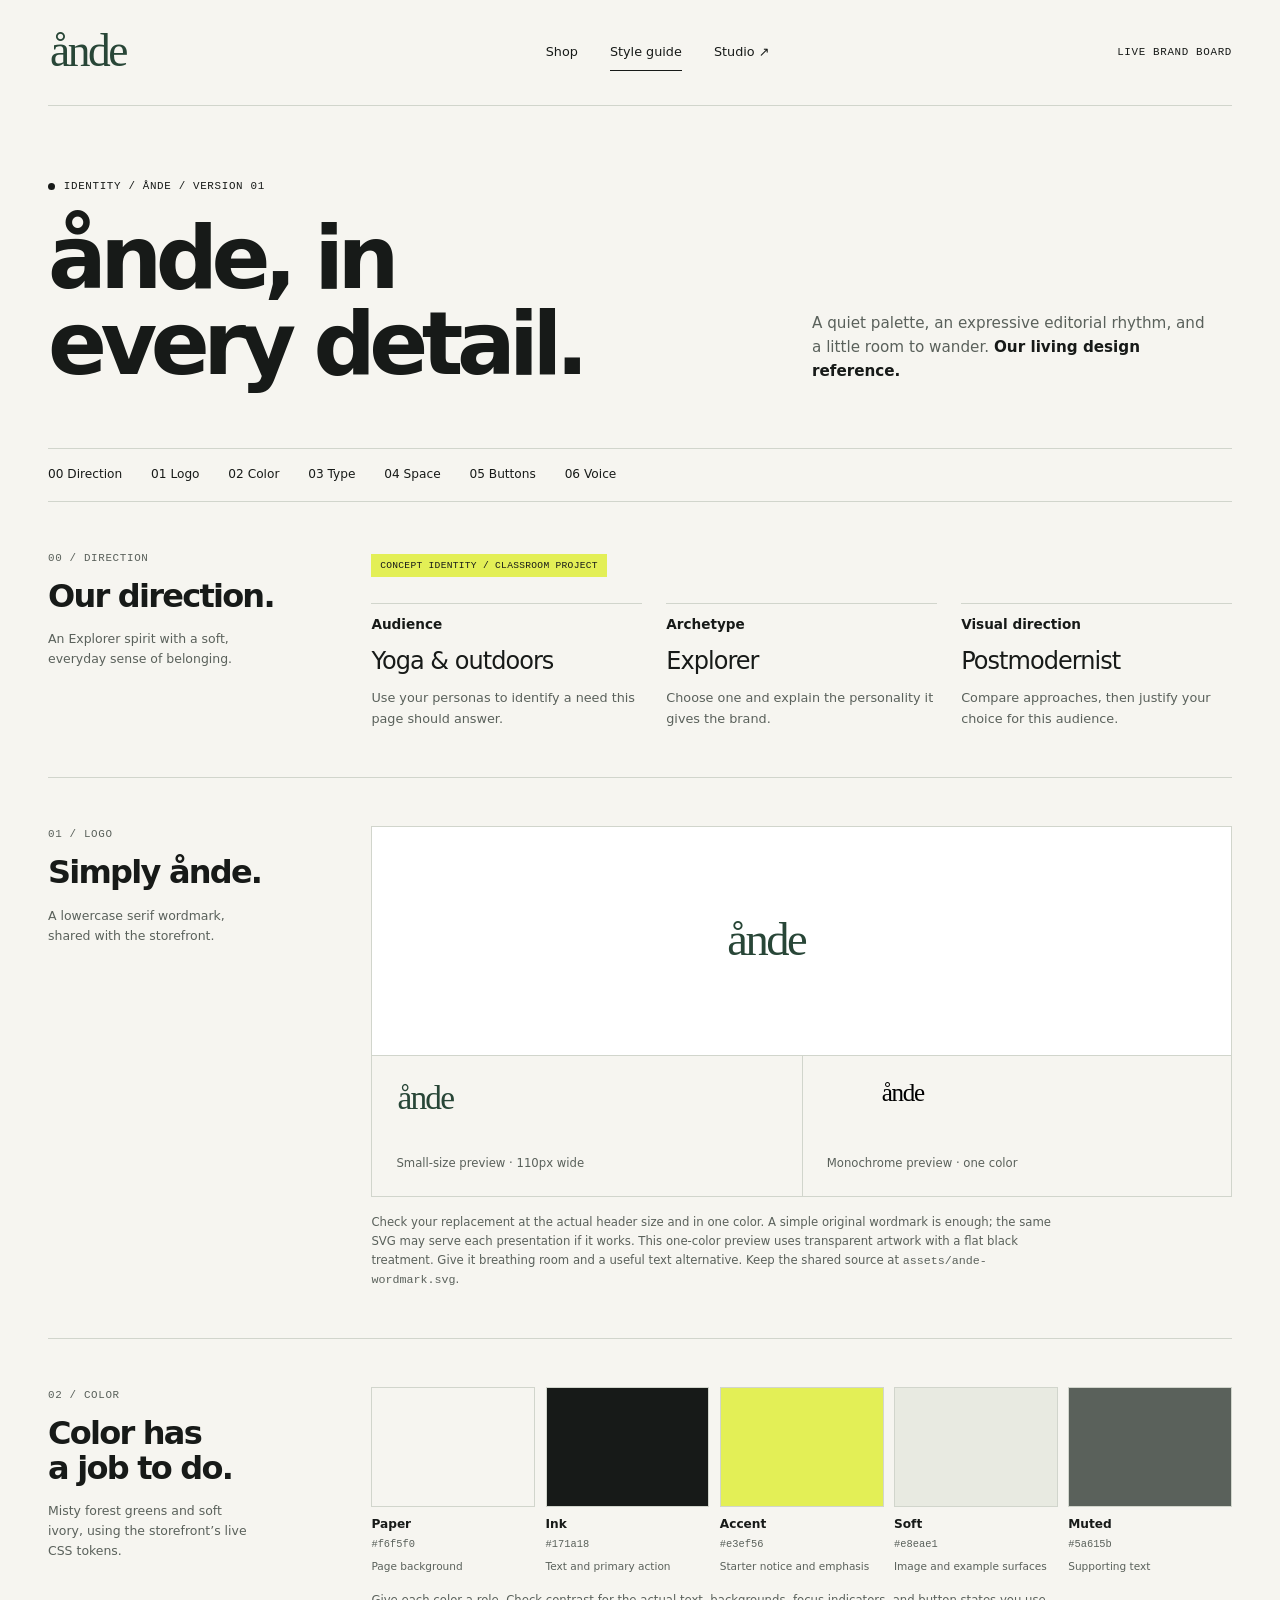
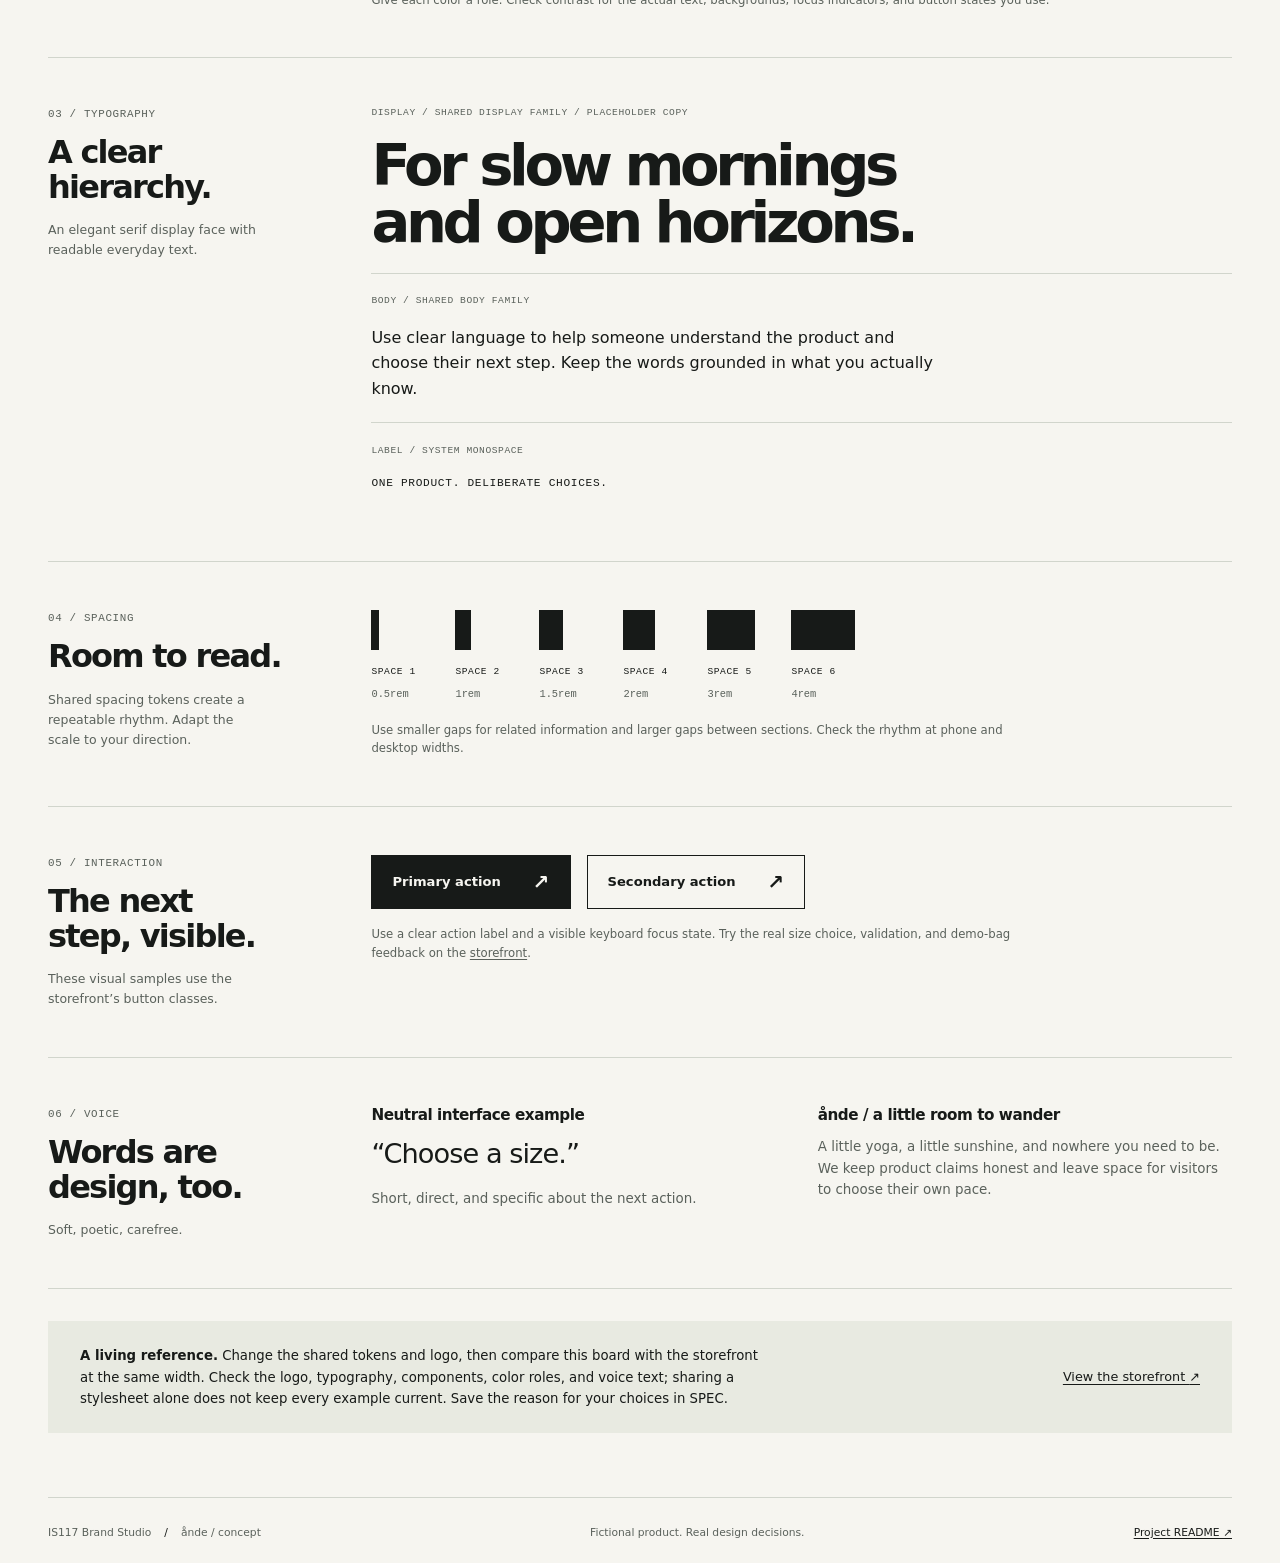
==== commit 698c24e2: "feat: apply ånde editorial identity to storefront and live guide" ====
--- a/public/styleguide.html
+++ b/public/styleguide.html
@@ -5,30 +5,25 @@
     <meta name="viewport" content="width=device-width, initial-scale=1" />
     <meta
       name="description"
-      content="The live, neutral brand board for the IS117 T-shirt storefront. Shared tokens and assets keep design choices connected to the page."
+      content="The live design system for ånde, sharing its color, typography, and assets with the storefront."
     />
-    <title>Live style guide — Your Brand starter</title>
+    <title>ånde — live style guide</title>
     <link rel="icon" href="data:," />
     <link rel="stylesheet" href="styles.css" />
     <script src="styleguide.js" defer></script>
   </head>
   <body>
     <a class="skip-link" href="#main">Skip to content</a>
-    <aside class="starter-notice" aria-label="Starter information">
-      <span
-        ><strong>Neutral examples.</strong> Replace this identity after your
-        decisions; this board shares the storefront’s CSS and logo.</span
-      ><a href="studio.html">Studio brief <span aria-hidden="true">↗</span></a>
-    </aside>
+    
     <header class="site-header wrap">
       <a
         class="brand-link"
         href="index.html"
-        aria-label="Your Brand storefront home"
+        aria-label="ånde storefront home"
         ><img
           class="wordmark"
-          src="assets/wordmark.svg"
-          alt="Neutral starter wordmark"
+          src="assets/ande-wordmark.svg"
+          alt="ånde wordmark"
           width="175"
           height="26"
       /></a>
@@ -45,14 +40,11 @@
     <main id="main">
       <section class="page-hero wrap" aria-labelledby="guide-title">
         <p class="eyebrow">
-          <span class="status-dot" aria-hidden="true"></span> Identity / version
-          00 / neutral starter
+          <span class="status-dot" aria-hidden="true"></span> Identity / ånde / version 01
         </p>
-        <h1 id="guide-title">A brand, kept<br />in one place.</h1>
+        <h1 id="guide-title">ånde, in<br />every detail.</h1>
         <p class="hero-summary">
-          A working board for the choices behind the storefront.
-          <strong>These are neutral examples, ready to replace.</strong> Decide
-          who the brand serves before making its identity your own.
+          A quiet palette, an expressive editorial rhythm, and a little room to wander. <strong>Our living design reference.</strong>
         </p>
       </section>
       <nav class="page-subnav wrap" aria-label="Style guide sections">
@@ -72,27 +64,27 @@
       >
         <div class="section-heading">
           <span class="section-number">00 / Direction</span>
-          <h2 id="direction-title">Decisions first.</h2>
-          <p>Record your agreed reasoning in SPEC.md, then reflect it here.</p>
-        </div>
-        <div class="guide-content">
-          <span class="draft-label">Not a completed brand strategy</span>
+          <h2 id="direction-title">Our direction.</h2>
+          <p>An Explorer spirit with a soft, everyday sense of belonging.</p>
+        </div>
+        <div class="guide-content">
+          <span class="draft-label">Concept identity / classroom project</span>
           <div class="decision-grid">
             <div>
               <h3>Audience</h3>
-              <p class="undecided">To decide</p>
+              <p class="undecided">Yoga &amp; outdoors</p>
               <p>
                 Use your personas to identify a need this page should answer.
               </p>
             </div>
             <div>
               <h3>Archetype</h3>
-              <p class="undecided">To decide</p>
+              <p class="undecided">Explorer</p>
               <p>Choose one and explain the personality it gives the brand.</p>
             </div>
             <div>
               <h3>Visual direction</h3>
-              <p class="undecided">To decide</p>
+              <p class="undecided">Postmodernist</p>
               <p>
                 Compare approaches, then justify your choice for this audience.
               </p>
@@ -108,17 +100,16 @@
       >
         <div class="section-heading">
           <span class="section-number">01 / Logo</span>
-          <h2 id="logo-title">A placeholder<br />with a purpose.</h2>
+          <h2 id="logo-title">Simply ånde.</h2>
           <p>
-            Replace after your decisions. The same SVG appears on the
-            storefront.
+            A lowercase serif wordmark, shared with the storefront.
           </p>
         </div>
         <div class="guide-content">
           <div class="logo-board">
             <img
-              src="assets/wordmark.svg"
-              alt="Neutral starter wordmark"
+              src="assets/ande-wordmark.svg"
+              alt="ånde wordmark"
               width="350"
               height="52"
             />
@@ -127,8 +118,8 @@
             <div class="logo-variant">
               <img
                 class="logo-small"
-                src="assets/wordmark.svg"
-                alt="Neutral starter wordmark at a small size"
+                src="assets/ande-wordmark.svg"
+                alt="ånde wordmark at a small size"
                 width="110"
                 height="16"
               />
@@ -137,8 +128,8 @@
             <div class="logo-variant">
               <img
                 class="logo-mono"
-                src="assets/wordmark.svg"
-                alt="Neutral starter wordmark in monochrome"
+                src="assets/ande-wordmark.svg"
+                alt="ånde wordmark in monochrome"
                 width="190"
                 height="28"
               />
@@ -151,7 +142,7 @@
             presentation if it works. This one-color preview uses transparent
             artwork with a flat black treatment. Give it breathing room and a
             useful text alternative. Keep the shared source at
-            <code>assets/wordmark.svg</code>.
+            <code>assets/ande-wordmark.svg</code>.
           </p>
         </div>
       </section>
@@ -165,8 +156,7 @@
           <span class="section-number">02 / Color</span>
           <h2 id="palette-title">Color has<br />a job to do.</h2>
           <p>
-            Neutral starter roles. The swatches and values come from the same
-            shared CSS tokens.
+            Misty forest greens and soft ivory, using the storefront’s live CSS tokens.
           </p>
         </div>
         <div class="guide-content">
@@ -233,8 +223,7 @@
           <span class="section-number">03 / Typography</span>
           <h2 id="type-title">A clear<br />hierarchy.</h2>
           <p>
-            System fonts keep this starter self-contained. Replace
-            intentionally, with readable fallbacks.
+            An elegant serif display face with readable everyday text.
           </p>
         </div>
         <div class="guide-content">
@@ -242,7 +231,7 @@
             <span class="type-label"
               >Display / shared display family / placeholder copy</span
             >
-            <p class="type-display">Your message<br />starts here.</p>
+            <p class="type-display">For slow mornings<br />and open horizons.</p>
           </div>
           <div class="type-specimen">
             <span class="type-label">Body / shared body family</span>
@@ -365,8 +354,7 @@
           <span class="section-number">06 / Voice</span>
           <h2 id="voice-title">Words are<br />design, too.</h2>
           <p>
-            Replace this neutral example after choosing your audience and
-            archetype.
+            Soft, poetic, carefree.
           </p>
         </div>
         <div class="guide-content">
@@ -377,11 +365,9 @@
               <p>Short, direct, and specific about the next action.</p>
             </div>
             <div>
-              <h3>Your brand voice is still open</h3>
+              <h3>ånde / a little room to wander</h3>
               <p>
-                Decide how your brand should sound and show that with a short
-                sample. Use honest claims. Ethical persuasion helps people make
-                a choice without invented reviews, urgency, or authority.
+                A little yoga, a little sunshine, and nowhere you need to be. We keep product claims honest and leave space for visitors to choose their own pace.
               </p>
             </div>
           </div>
@@ -403,8 +389,7 @@
     </main>
     <footer class="site-footer wrap">
       <p>
-        IS117 Brand Studio <span class="footer-separator"> / </span> Neutral
-        starter
+        IS117 Brand Studio <span class="footer-separator"> / </span> ånde / concept
       </p>
       <p class="footer-tagline">Fictional product. Real design decisions.</p>
       <a href="https://github.com/kaw393939/is117-brand-studio#readme"
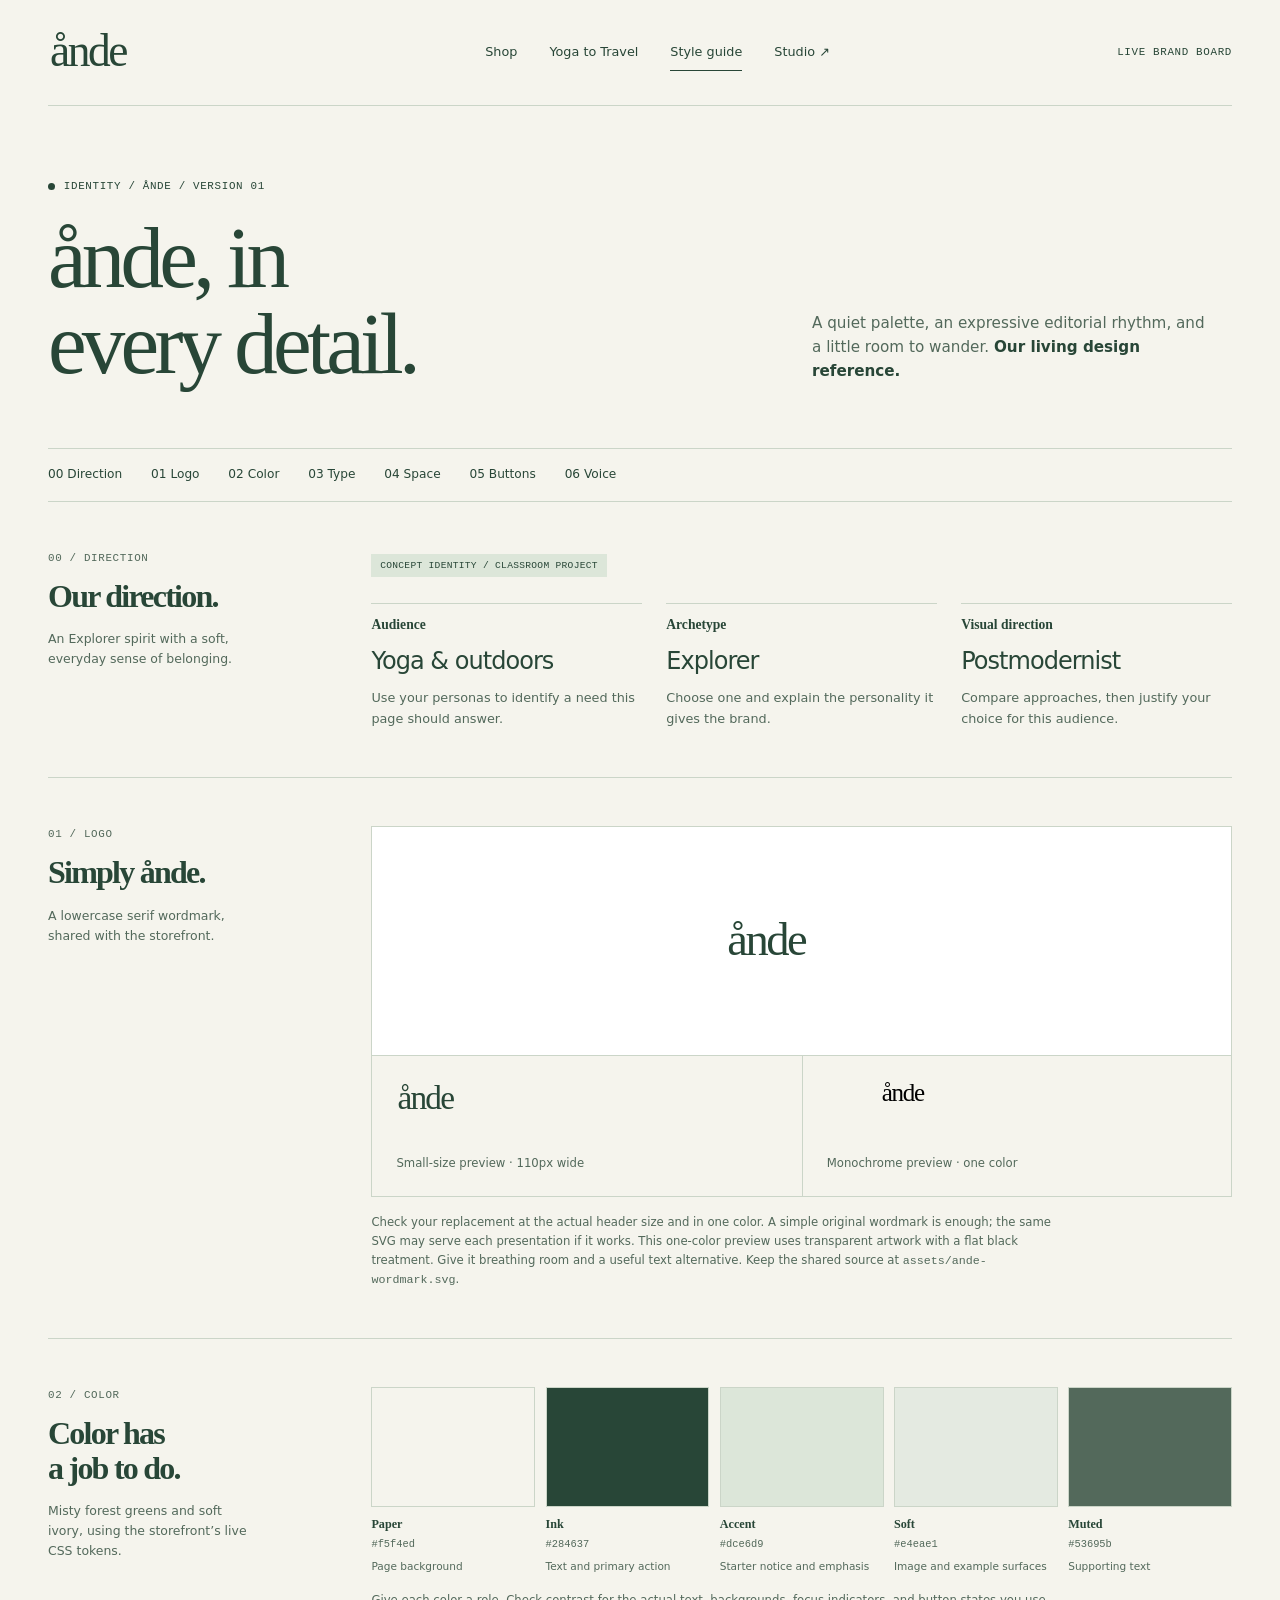
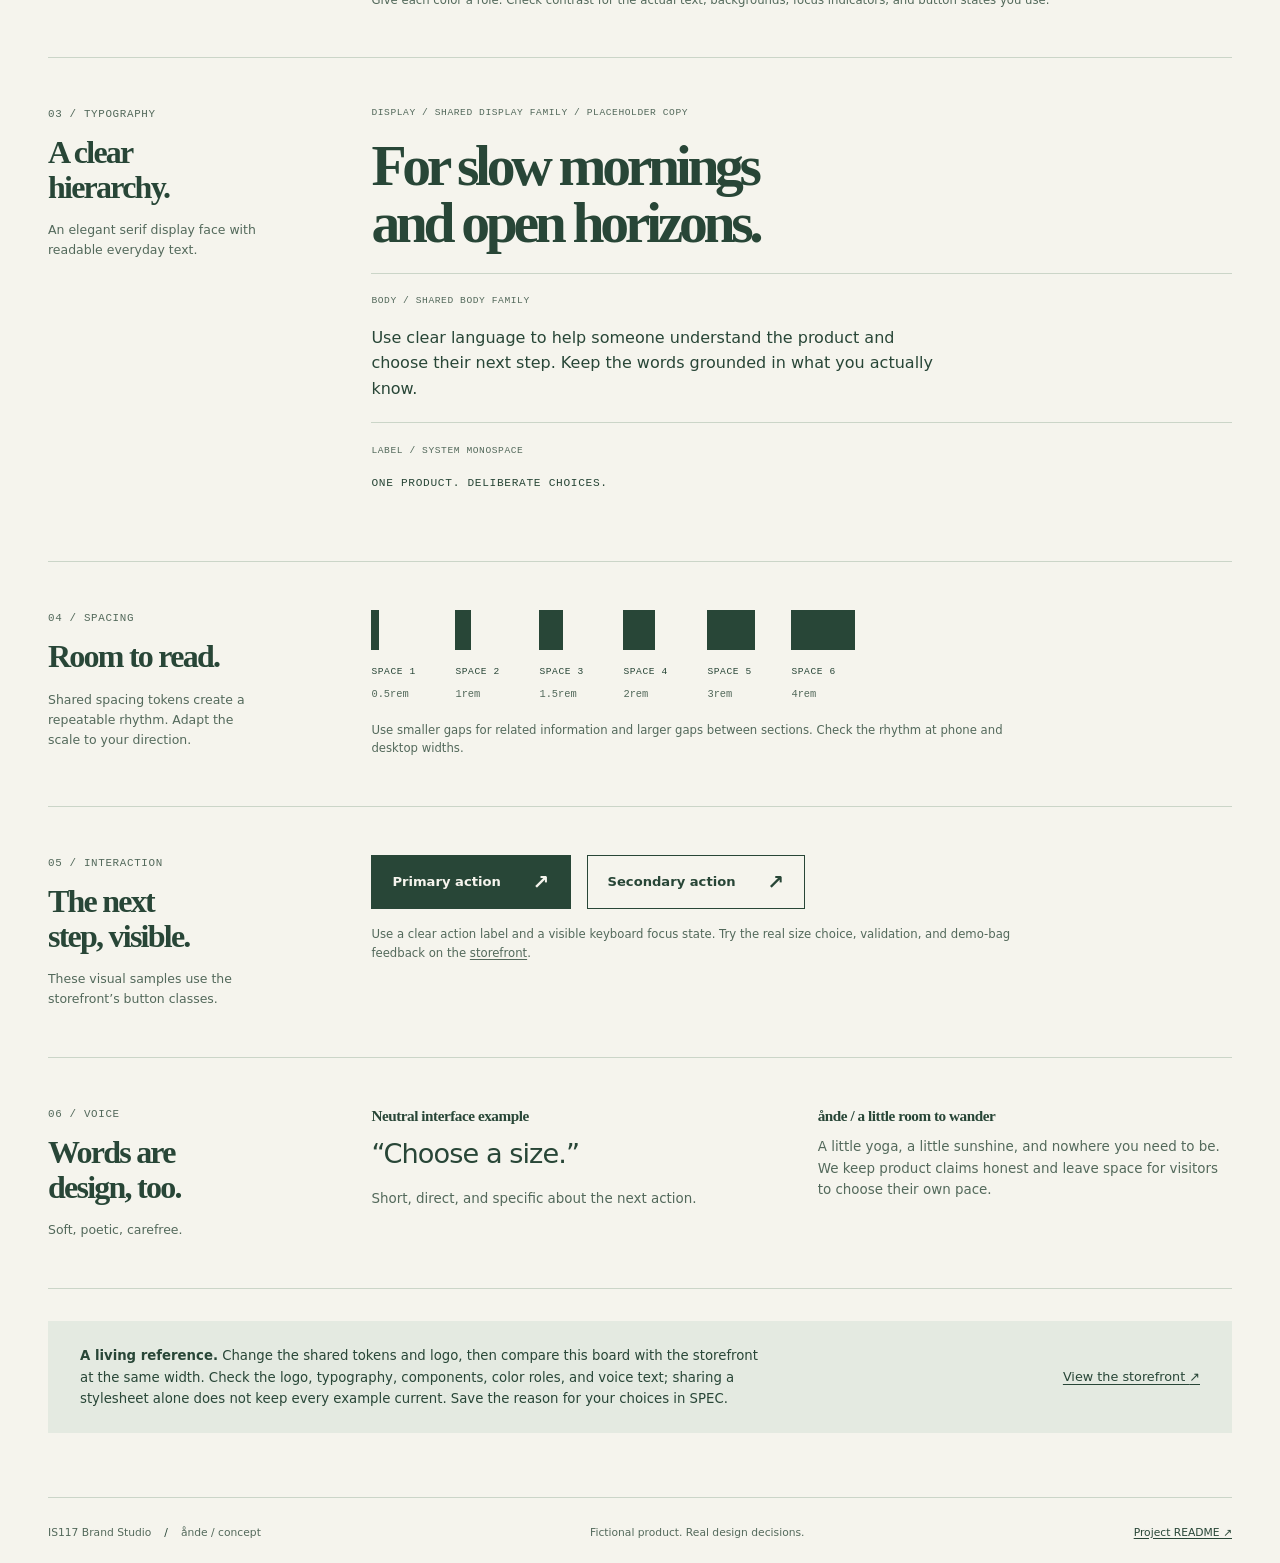
==== commit 361e8306: "feat: link Yoga to Travel tab in navigation" ====
--- a/public/styleguide.html
+++ b/public/styleguide.html
@@ -29,7 +29,8 @@
       /></a>
       <nav class="main-nav" aria-label="Main navigation">
         <a class="nav-link" href="index.html">Shop</a
-        ><a class="nav-link" href="styleguide.html" aria-current="page"
+        ><a class="nav-link" href="yoga-to-travel.html">Yoga to Travel</a>
+        <a class="nav-link" href="styleguide.html" aria-current="page"
           >Style guide</a
         ><a class="nav-link" href="studio.html"
           >Studio <span aria-hidden="true">↗</span></a
--- a/public/styles.css
+++ b/public/styles.css
@@ -1,18 +1,17 @@
 /* Shared brand tokens. Change these after you agree on your brand direction.
    Both the storefront and the live style guide use this file. */
 :root {
-  --color-paper: #f6f5f0;
-  --color-ink: #171a18;
-  --color-muted: #5a615b;
-  --color-line: #d1d5cc;
-  --color-accent: #e3ef56;
-  --color-soft: #e8eae1;
+  --color-paper: #f5f4ed;
+  --color-ink: #284637;
+  --color-muted: #53695b;
+  --color-line: #cbd5c8;
+  --color-accent: #dce6d9;
+  --color-soft: #e4eae1;
   --color-white: #fff;
   --color-danger: #992e28;
   --font-body:
     system-ui, -apple-system, blinkmacsystemfont, "Segoe UI", sans-serif;
-  --font-display:
-    system-ui, -apple-system, blinkmacsystemfont, "Segoe UI", sans-serif;
+  --font-display: "Iowan Old Style", "Baskerville", "Palatino Linotype", Georgia, serif;
   --font-mono: ui-monospace, sfmono-regular, consolas, monospace;
   --space-1: 0.5rem;
   --space-2: 1rem;
@@ -1295,3 +1294,40 @@
     animation: none !important;
   }
 }
+
+/* ånde editorial hero — expressive layering without torn-paper motifs. */
+.ande-hero {position:relative;min-height:min(77vw,720px);display:grid;align-items:center;overflow:hidden;background:#718d7c;color:#f9f9f2;isolation:isolate}
+.ande-hero-art {position:absolute;inset:0;z-index:-2;background:linear-gradient(90deg,rgba(20,45,35,.8) 0%,rgba(30,56,44,.52) 48%,rgba(42,67,53,.14) 100%),radial-gradient(ellipse at 68% 28%,#d4ddd0 0%,#94ab9a 28%,#486d5c 66%,#294b3b 100%)}
+.ande-hero-art::before,.ande-hero-art::after {content:"";position:absolute;inset:0;background:repeating-linear-gradient(100deg,transparent 0 5%,rgba(19,50,37,.28) 5.3% 6.5%,transparent 7% 11%);opacity:.5;filter:blur(3px)}
+.ande-hero-art::after {transform:scale(1.35) translateY(12%);opacity:.4;filter:blur(10px)}
+.ande-mist {position:absolute;inset:32% -10% 0;background:linear-gradient(0deg,rgba(230,238,225,.4),transparent 85%);filter:blur(32px)}
+.ande-hero-copy {padding-block:7rem;position:relative}
+.ande-hero-copy h1 {max-width:860px;font-size:clamp(3.7rem,7.5vw,8rem);letter-spacing:-.045em;font-weight:400;line-height:1.04;margin:1.5rem 0}
+.ande-hero-copy p:not(.eyebrow) {font-size:clamp(1rem,1.7vw,1.35rem);max-width:460px;margin-bottom:2rem}
+.ande-hero-copy .button {background:#f5f4ed;color:#284637;border-color:#f5f4ed}
+.ande-hero-copy .button:hover {background:#dce6d9}
+.product-information h1,.page-hero h1 {letter-spacing:-.055em;font-weight:400}
+@media (width <= 760px) {.ande-hero{min-height:630px}.ande-hero-copy{padding-block:5rem}.ande-hero-copy h1{font-size:clamp(3.3rem,12vw,5.4rem)}}
+
+/* Photographic ånde hero: remote forest image is a temporary stand-in pending upload of the approved original model crop. */
+.ande-hero {min-height:680px;background:#385544}
+.ande-hero-art {background:linear-gradient(90deg,rgba(22,45,34,.85) 0%,rgba(22,45,34,.55) 47%,rgba(22,45,34,.12) 100%),url("https://images.unsplash.com/photo-1448375240586-882707db888b?auto=format&fit=crop&w=1800&q=85") center / cover no-repeat}
+.ande-hero-art::before,.ande-hero-art::after {display:none}
+.ande-mist {opacity:.25;pointer-events:none}
+.ande-hero-copy {z-index:2}
+@media (max-width:760px){.ande-hero-art{background-position:60% center}}
+
+/* Portrait treatment for the ånde white-tee editorial section. */
+.product-visual {overflow:hidden;background:#dce6d9}
+.product-visual .shirt-image {aspect-ratio:4 / 5;object-fit:cover;object-position:center 35%;filter:saturate(.8) contrast(.96)}
+.product-visual .visual-label {color:#f7f7ee;text-shadow:0 1px 8px #183425;background:rgba(24,49,36,.28);padding:.45rem .6rem}
+
+/* Refined editorial product image composition, using existing illustrative photo until the approved custom portrait is hosted. */
+.ande-photo-stack{display:grid;grid-template-columns:minmax(0,1fr) 29%;gap:.75rem;align-items:stretch;padding:.7rem;background:var(--color-paper)}
+.ande-photo-primary{min-width:0;position:relative;overflow:hidden;background:#dbe2d9}
+.ande-photo-primary .shirt-image{width:100%;height:100%;min-height:490px;aspect-ratio:3/4;object-fit:cover}
+.ande-photo-primary .visual-label{inset:1rem 1rem auto;flex-wrap:wrap}
+.ande-photo-detail{overflow:hidden;background:#dce6d9}
+.ande-photo-detail img{width:100%;height:100%;object-fit:cover;object-position:70% center;transform:scale(1.8);filter:saturate(.72)}
+.product-section{grid-template-columns:minmax(0,1.2fr) minmax(0,1fr);gap:clamp(2rem,5vw,6rem)}
+@media(max-width:760px){.ande-photo-stack{grid-template-columns:minmax(0,1fr) 24%;gap:.35rem;padding:.35rem}.ande-photo-primary .shirt-image{min-height:360px}}
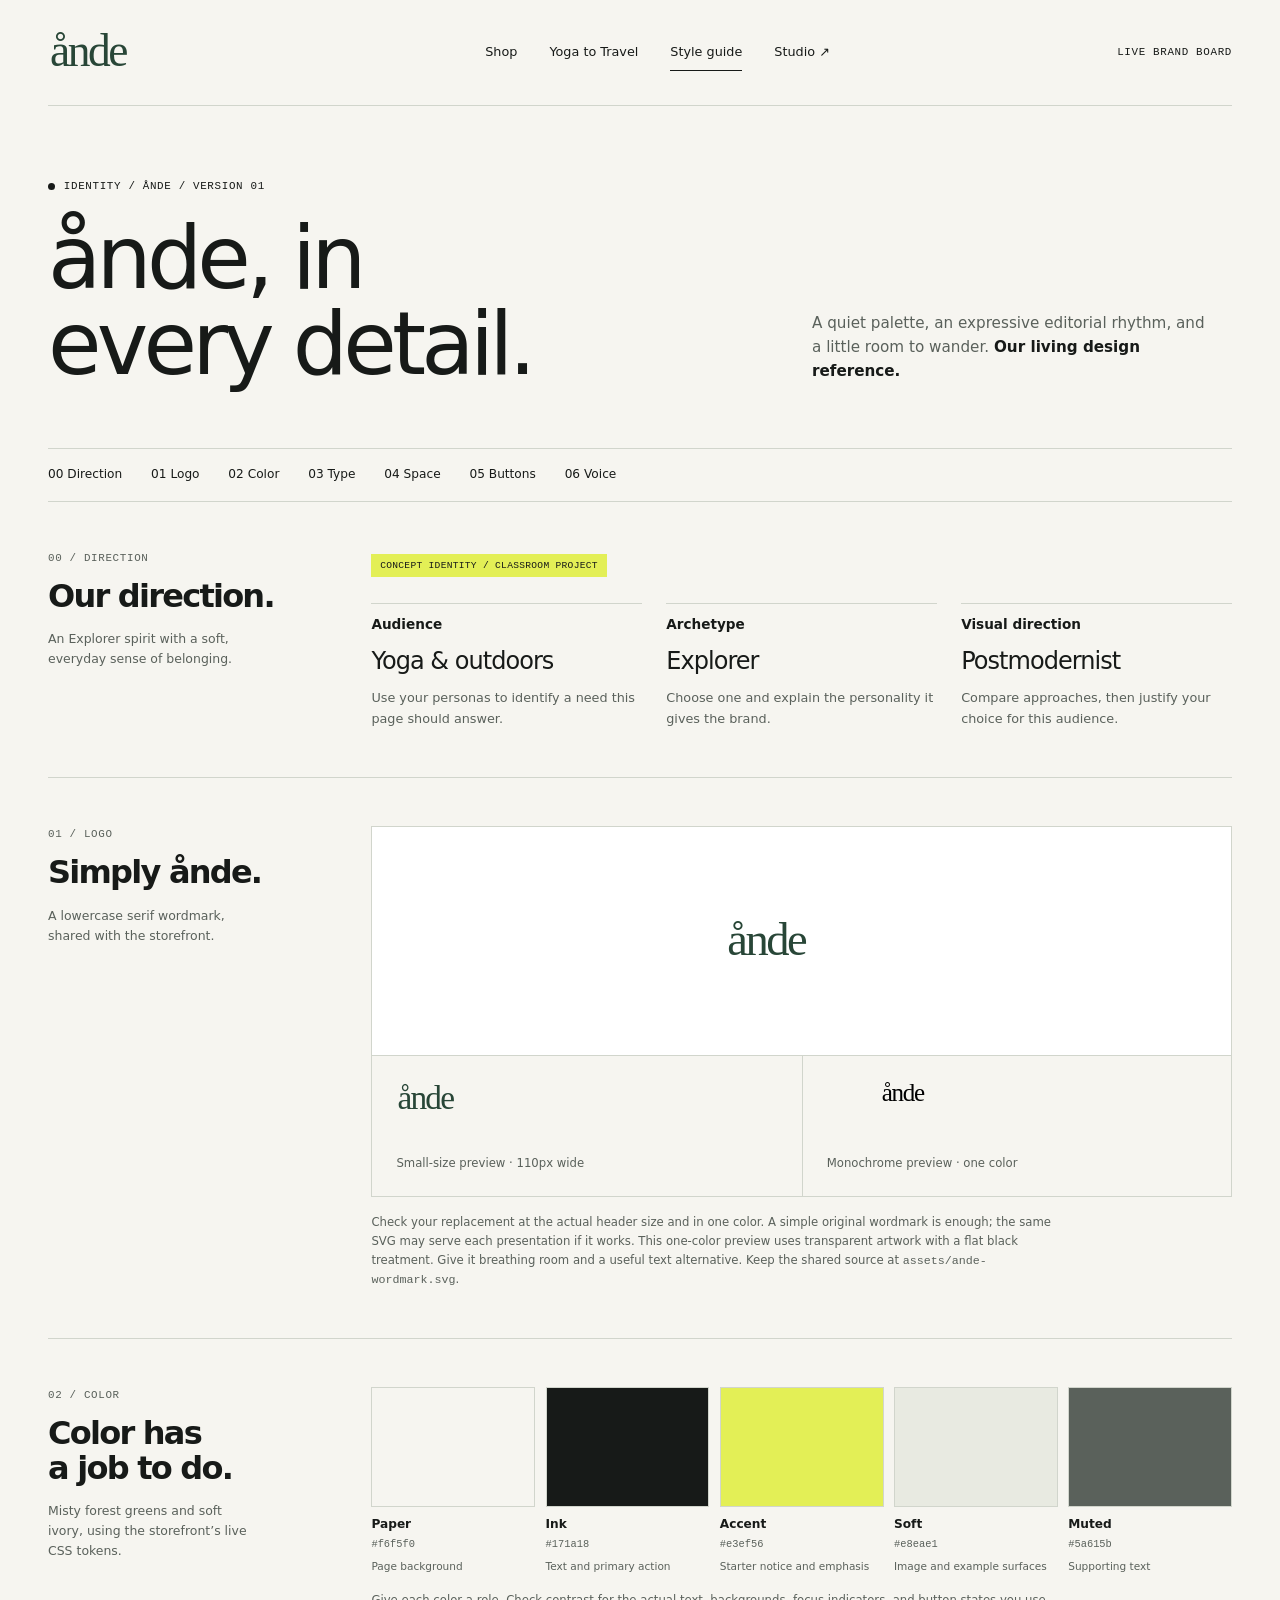
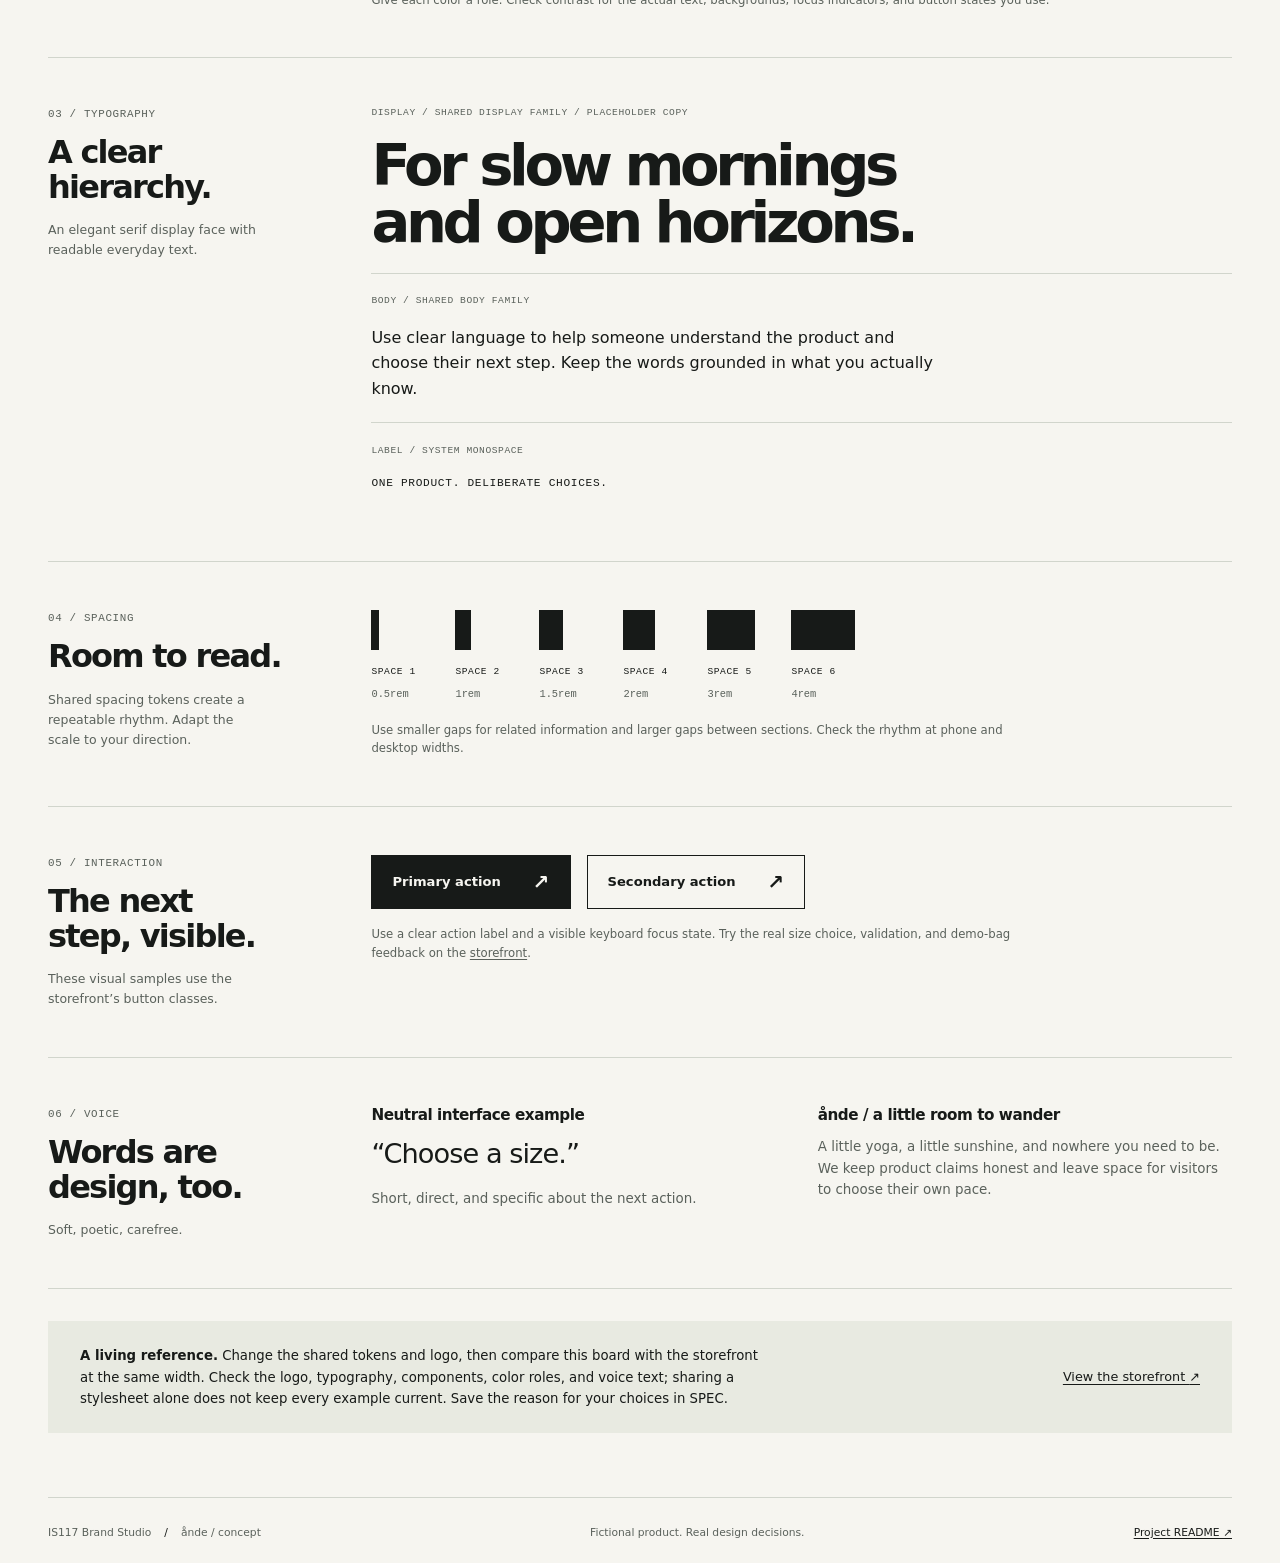
==== commit 4a7e1759: "Fix CSS lint errors and update browser tests" ====
--- a/public/styleguide.html
+++ b/public/styleguide.html
@@ -14,12 +14,9 @@
   </head>
   <body>
     <a class="skip-link" href="#main">Skip to content</a>
-    
+
     <header class="site-header wrap">
-      <a
-        class="brand-link"
-        href="index.html"
-        aria-label="ånde storefront home"
+      <a class="brand-link" href="index.html" aria-label="ånde storefront home"
         ><img
           class="wordmark"
           src="assets/ande-wordmark.svg"
@@ -41,11 +38,13 @@
     <main id="main">
       <section class="page-hero wrap" aria-labelledby="guide-title">
         <p class="eyebrow">
-          <span class="status-dot" aria-hidden="true"></span> Identity / ånde / version 01
+          <span class="status-dot" aria-hidden="true"></span> Identity / ånde /
+          version 01
         </p>
         <h1 id="guide-title">ånde, in<br />every detail.</h1>
         <p class="hero-summary">
-          A quiet palette, an expressive editorial rhythm, and a little room to wander. <strong>Our living design reference.</strong>
+          A quiet palette, an expressive editorial rhythm, and a little room to
+          wander. <strong>Our living design reference.</strong>
         </p>
       </section>
       <nav class="page-subnav wrap" aria-label="Style guide sections">
@@ -102,9 +101,7 @@
         <div class="section-heading">
           <span class="section-number">01 / Logo</span>
           <h2 id="logo-title">Simply ånde.</h2>
-          <p>
-            A lowercase serif wordmark, shared with the storefront.
-          </p>
+          <p>A lowercase serif wordmark, shared with the storefront.</p>
         </div>
         <div class="guide-content">
           <div class="logo-board">
@@ -157,7 +154,8 @@
           <span class="section-number">02 / Color</span>
           <h2 id="palette-title">Color has<br />a job to do.</h2>
           <p>
-            Misty forest greens and soft ivory, using the storefront’s live CSS tokens.
+            Misty forest greens and soft ivory, using the storefront’s live CSS
+            tokens.
           </p>
         </div>
         <div class="guide-content">
@@ -223,16 +221,16 @@
         <div class="section-heading">
           <span class="section-number">03 / Typography</span>
           <h2 id="type-title">A clear<br />hierarchy.</h2>
-          <p>
-            An elegant serif display face with readable everyday text.
-          </p>
+          <p>An elegant serif display face with readable everyday text.</p>
         </div>
         <div class="guide-content">
           <div class="type-specimen">
             <span class="type-label"
               >Display / shared display family / placeholder copy</span
             >
-            <p class="type-display">For slow mornings<br />and open horizons.</p>
+            <p class="type-display">
+              For slow mornings<br />and open horizons.
+            </p>
           </div>
           <div class="type-specimen">
             <span class="type-label">Body / shared body family</span>
@@ -354,9 +352,7 @@
         <div class="section-heading">
           <span class="section-number">06 / Voice</span>
           <h2 id="voice-title">Words are<br />design, too.</h2>
-          <p>
-            Soft, poetic, carefree.
-          </p>
+          <p>Soft, poetic, carefree.</p>
         </div>
         <div class="guide-content">
           <div class="voice-grid">
@@ -368,7 +364,9 @@
             <div>
               <h3>ånde / a little room to wander</h3>
               <p>
-                A little yoga, a little sunshine, and nowhere you need to be. We keep product claims honest and leave space for visitors to choose their own pace.
+                A little yoga, a little sunshine, and nowhere you need to be. We
+                keep product claims honest and leave space for visitors to
+                choose their own pace.
               </p>
             </div>
           </div>
@@ -390,7 +388,8 @@
     </main>
     <footer class="site-footer wrap">
       <p>
-        IS117 Brand Studio <span class="footer-separator"> / </span> ånde / concept
+        IS117 Brand Studio <span class="footer-separator"> / </span> ånde /
+        concept
       </p>
       <p class="footer-tagline">Fictional product. Real design decisions.</p>
       <a href="https://github.com/kaw393939/is117-brand-studio#readme"
--- a/public/styles.css
+++ b/public/styles.css
@@ -1,17 +1,18 @@
 /* Shared brand tokens. Change these after you agree on your brand direction.
    Both the storefront and the live style guide use this file. */
 :root {
-  --color-paper: #f5f4ed;
-  --color-ink: #284637;
-  --color-muted: #53695b;
-  --color-line: #cbd5c8;
-  --color-accent: #dce6d9;
-  --color-soft: #e4eae1;
+  --color-paper: #f6f5f0;
+  --color-ink: #171a18;
+  --color-muted: #5a615b;
+  --color-line: #d1d5cc;
+  --color-accent: #e3ef56;
+  --color-soft: #e8eae1;
   --color-white: #fff;
   --color-danger: #992e28;
   --font-body:
     system-ui, -apple-system, blinkmacsystemfont, "Segoe UI", sans-serif;
-  --font-display: "Iowan Old Style", "Baskerville", "Palatino Linotype", Georgia, serif;
+  --font-display:
+    system-ui, -apple-system, blinkmacsystemfont, "Segoe UI", sans-serif;
   --font-mono: ui-monospace, sfmono-regular, consolas, monospace;
   --space-1: 0.5rem;
   --space-2: 1rem;
@@ -1296,38 +1297,232 @@
 }
 
 /* ånde editorial hero — expressive layering without torn-paper motifs. */
-.ande-hero {position:relative;min-height:min(77vw,720px);display:grid;align-items:center;overflow:hidden;background:#718d7c;color:#f9f9f2;isolation:isolate}
-.ande-hero-art {position:absolute;inset:0;z-index:-2;background:linear-gradient(90deg,rgba(20,45,35,.8) 0%,rgba(30,56,44,.52) 48%,rgba(42,67,53,.14) 100%),radial-gradient(ellipse at 68% 28%,#d4ddd0 0%,#94ab9a 28%,#486d5c 66%,#294b3b 100%)}
-.ande-hero-art::before,.ande-hero-art::after {content:"";position:absolute;inset:0;background:repeating-linear-gradient(100deg,transparent 0 5%,rgba(19,50,37,.28) 5.3% 6.5%,transparent 7% 11%);opacity:.5;filter:blur(3px)}
-.ande-hero-art::after {transform:scale(1.35) translateY(12%);opacity:.4;filter:blur(10px)}
-.ande-mist {position:absolute;inset:32% -10% 0;background:linear-gradient(0deg,rgba(230,238,225,.4),transparent 85%);filter:blur(32px)}
-.ande-hero-copy {padding-block:7rem;position:relative}
-.ande-hero-copy h1 {max-width:860px;font-size:clamp(3.7rem,7.5vw,8rem);letter-spacing:-.045em;font-weight:400;line-height:1.04;margin:1.5rem 0}
-.ande-hero-copy p:not(.eyebrow) {font-size:clamp(1rem,1.7vw,1.35rem);max-width:460px;margin-bottom:2rem}
-.ande-hero-copy .button {background:#f5f4ed;color:#284637;border-color:#f5f4ed}
-.ande-hero-copy .button:hover {background:#dce6d9}
-.product-information h1,.page-hero h1 {letter-spacing:-.055em;font-weight:400}
-@media (width <= 760px) {.ande-hero{min-height:630px}.ande-hero-copy{padding-block:5rem}.ande-hero-copy h1{font-size:clamp(3.3rem,12vw,5.4rem)}}
+.ande-hero {
+  position: relative;
+  min-height: min(77vw, 720px);
+  display: grid;
+  align-items: center;
+  overflow: hidden;
+  background: #718d7c;
+  color: #f9f9f2;
+  isolation: isolate;
+}
+
+.ande-hero-art {
+  position: absolute;
+  inset: 0;
+  z-index: -2;
+  background:
+    linear-gradient(
+      90deg,
+      rgb(20 45 35 / 80%) 0%,
+      rgb(30 56 44 / 52%) 48%,
+      rgb(42 67 53 / 14%) 100%
+    ),
+    radial-gradient(
+      ellipse at 68% 28%,
+      #d4ddd0 0%,
+      #94ab9a 28%,
+      #486d5c 66%,
+      #294b3b 100%
+    );
+}
+
+.ande-hero-art::before,
+.ande-hero-art::after {
+  content: "";
+  position: absolute;
+  inset: 0;
+  background: repeating-linear-gradient(
+    100deg,
+    transparent 0 5%,
+    rgb(19 50 37 / 28%) 5.3% 6.5%,
+    transparent 7% 11%
+  );
+  opacity: 0.5;
+  filter: blur(3px);
+}
+
+.ande-hero-art::after {
+  transform: scale(1.35) translateY(12%);
+  opacity: 0.4;
+  filter: blur(10px);
+}
+
+.ande-mist {
+  position: absolute;
+  inset: 32% -10% 0;
+  background: linear-gradient(0deg, rgb(230 238 225 / 40%), transparent 85%);
+  filter: blur(32px);
+}
+
+.ande-hero-copy {
+  padding-block: 7rem;
+  position: relative;
+}
+
+.ande-hero-copy h1 {
+  max-width: 860px;
+  font-size: clamp(3.7rem, 7.5vw, 8rem);
+  letter-spacing: -0.045em;
+  font-weight: 400;
+  line-height: 1.04;
+  margin: 1.5rem 0;
+}
+
+.ande-hero-copy p:not(.eyebrow) {
+  font-size: clamp(1rem, 1.7vw, 1.35rem);
+  max-width: 460px;
+  margin-bottom: 2rem;
+}
+
+.ande-hero-copy .button {
+  background: #f5f4ed;
+  color: #284637;
+  border-color: #f5f4ed;
+}
+
+.ande-hero-copy .button:hover {
+  background: #dce6d9;
+}
+
+.product-information h1,
+.page-hero h1 {
+  letter-spacing: -0.055em;
+  font-weight: 400;
+}
+
+@media (width <= 760px) {
+  .ande-hero {
+    min-height: 630px;
+  }
+
+  .ande-hero-copy {
+    padding-block: 5rem;
+  }
+
+  .ande-hero-copy h1 {
+    font-size: clamp(3.3rem, 12vw, 5.4rem);
+  }
+}
 
 /* Photographic ånde hero: remote forest image is a temporary stand-in pending upload of the approved original model crop. */
-.ande-hero {min-height:680px;background:#385544}
-.ande-hero-art {background:linear-gradient(90deg,rgba(22,45,34,.85) 0%,rgba(22,45,34,.55) 47%,rgba(22,45,34,.12) 100%),url("https://images.unsplash.com/photo-1448375240586-882707db888b?auto=format&fit=crop&w=1800&q=85") center / cover no-repeat}
-.ande-hero-art::before,.ande-hero-art::after {display:none}
-.ande-mist {opacity:.25;pointer-events:none}
-.ande-hero-copy {z-index:2}
-@media (max-width:760px){.ande-hero-art{background-position:60% center}}
+/* stylelint-disable-next-line no-duplicate-selectors -- intentional design override */
+.ande-hero {
+  min-height: 680px;
+  background: #385544;
+}
+/* stylelint-disable-next-line no-duplicate-selectors -- intentional design override */
+.ande-hero-art {
+  background:
+    linear-gradient(
+      90deg,
+      rgb(22 45 34 / 85%) 0%,
+      rgb(22 45 34 / 55%) 47%,
+      rgb(22 45 34 / 12%) 100%
+    ),
+    url("https://images.unsplash.com/photo-1448375240586-882707db888b?auto=format&fit=crop&w=1800&q=85")
+      center / cover no-repeat;
+}
+/* stylelint-disable-next-line no-duplicate-selectors -- intentional design override */
+.ande-hero-art::before,
+.ande-hero-art::after {
+  display: none;
+}
+/* stylelint-disable-next-line no-duplicate-selectors -- intentional design override */
+.ande-mist {
+  opacity: 0.25;
+  pointer-events: none;
+}
+/* stylelint-disable-next-line no-duplicate-selectors -- intentional design override */
+.ande-hero-copy {
+  z-index: 2;
+}
+
+@media (width <= 760px) {
+  .ande-hero-art {
+    background-position: 60% center;
+  }
+}
 
 /* Portrait treatment for the ånde white-tee editorial section. */
-.product-visual {overflow:hidden;background:#dce6d9}
-.product-visual .shirt-image {aspect-ratio:4 / 5;object-fit:cover;object-position:center 35%;filter:saturate(.8) contrast(.96)}
-.product-visual .visual-label {color:#f7f7ee;text-shadow:0 1px 8px #183425;background:rgba(24,49,36,.28);padding:.45rem .6rem}
+/* stylelint-disable-next-line no-duplicate-selectors -- intentional design override */
+.product-visual {
+  overflow: hidden;
+  background: #dce6d9;
+}
+
+.product-visual .shirt-image {
+  aspect-ratio: 4 / 5;
+  object-fit: cover;
+  object-position: center 35%;
+  filter: saturate(0.8) contrast(0.96);
+}
+
+.product-visual .visual-label {
+  color: #f7f7ee;
+  text-shadow: 0 1px 8px #183425;
+  background: rgb(24 49 36 / 28%);
+  padding: 0.45rem 0.6rem;
+}
 
 /* Refined editorial product image composition, using existing illustrative photo until the approved custom portrait is hosted. */
-.ande-photo-stack{display:grid;grid-template-columns:minmax(0,1fr) 29%;gap:.75rem;align-items:stretch;padding:.7rem;background:var(--color-paper)}
-.ande-photo-primary{min-width:0;position:relative;overflow:hidden;background:#dbe2d9}
-.ande-photo-primary .shirt-image{width:100%;height:100%;min-height:490px;aspect-ratio:3/4;object-fit:cover}
-.ande-photo-primary .visual-label{inset:1rem 1rem auto;flex-wrap:wrap}
-.ande-photo-detail{overflow:hidden;background:#dce6d9}
-.ande-photo-detail img{width:100%;height:100%;object-fit:cover;object-position:70% center;transform:scale(1.8);filter:saturate(.72)}
-.product-section{grid-template-columns:minmax(0,1.2fr) minmax(0,1fr);gap:clamp(2rem,5vw,6rem)}
-@media(max-width:760px){.ande-photo-stack{grid-template-columns:minmax(0,1fr) 24%;gap:.35rem;padding:.35rem}.ande-photo-primary .shirt-image{min-height:360px}}
+.ande-photo-stack {
+  display: grid;
+  grid-template-columns: minmax(0, 1fr) 29%;
+  gap: 0.75rem;
+  align-items: stretch;
+  padding: 0.7rem;
+  background: var(--color-paper);
+}
+
+.ande-photo-primary {
+  min-width: 0;
+  position: relative;
+  overflow: hidden;
+  background: #dbe2d9;
+}
+
+.ande-photo-primary .shirt-image {
+  width: 100%;
+  height: 100%;
+  min-height: 490px;
+  aspect-ratio: 3/4;
+  object-fit: cover;
+}
+
+.ande-photo-primary .visual-label {
+  inset: 1rem 1rem auto;
+  flex-wrap: wrap;
+}
+
+.ande-photo-detail {
+  overflow: hidden;
+  background: #dce6d9;
+}
+
+.ande-photo-detail img {
+  width: 100%;
+  height: 100%;
+  object-fit: cover;
+  object-position: 70% center;
+  transform: scale(1.8);
+  filter: saturate(0.72);
+}
+/* stylelint-disable-next-line no-duplicate-selectors -- intentional design override */
+.product-section {
+  grid-template-columns: minmax(0, 1.2fr) minmax(0, 1fr);
+  gap: clamp(2rem, 5vw, 6rem);
+}
+
+@media (width <= 760px) {
+  .ande-photo-stack {
+    grid-template-columns: minmax(0, 1fr) 24%;
+    gap: 0.35rem;
+    padding: 0.35rem;
+  }
+
+  .ande-photo-primary .shirt-image {
+    min-height: 360px;
+  }
+}
